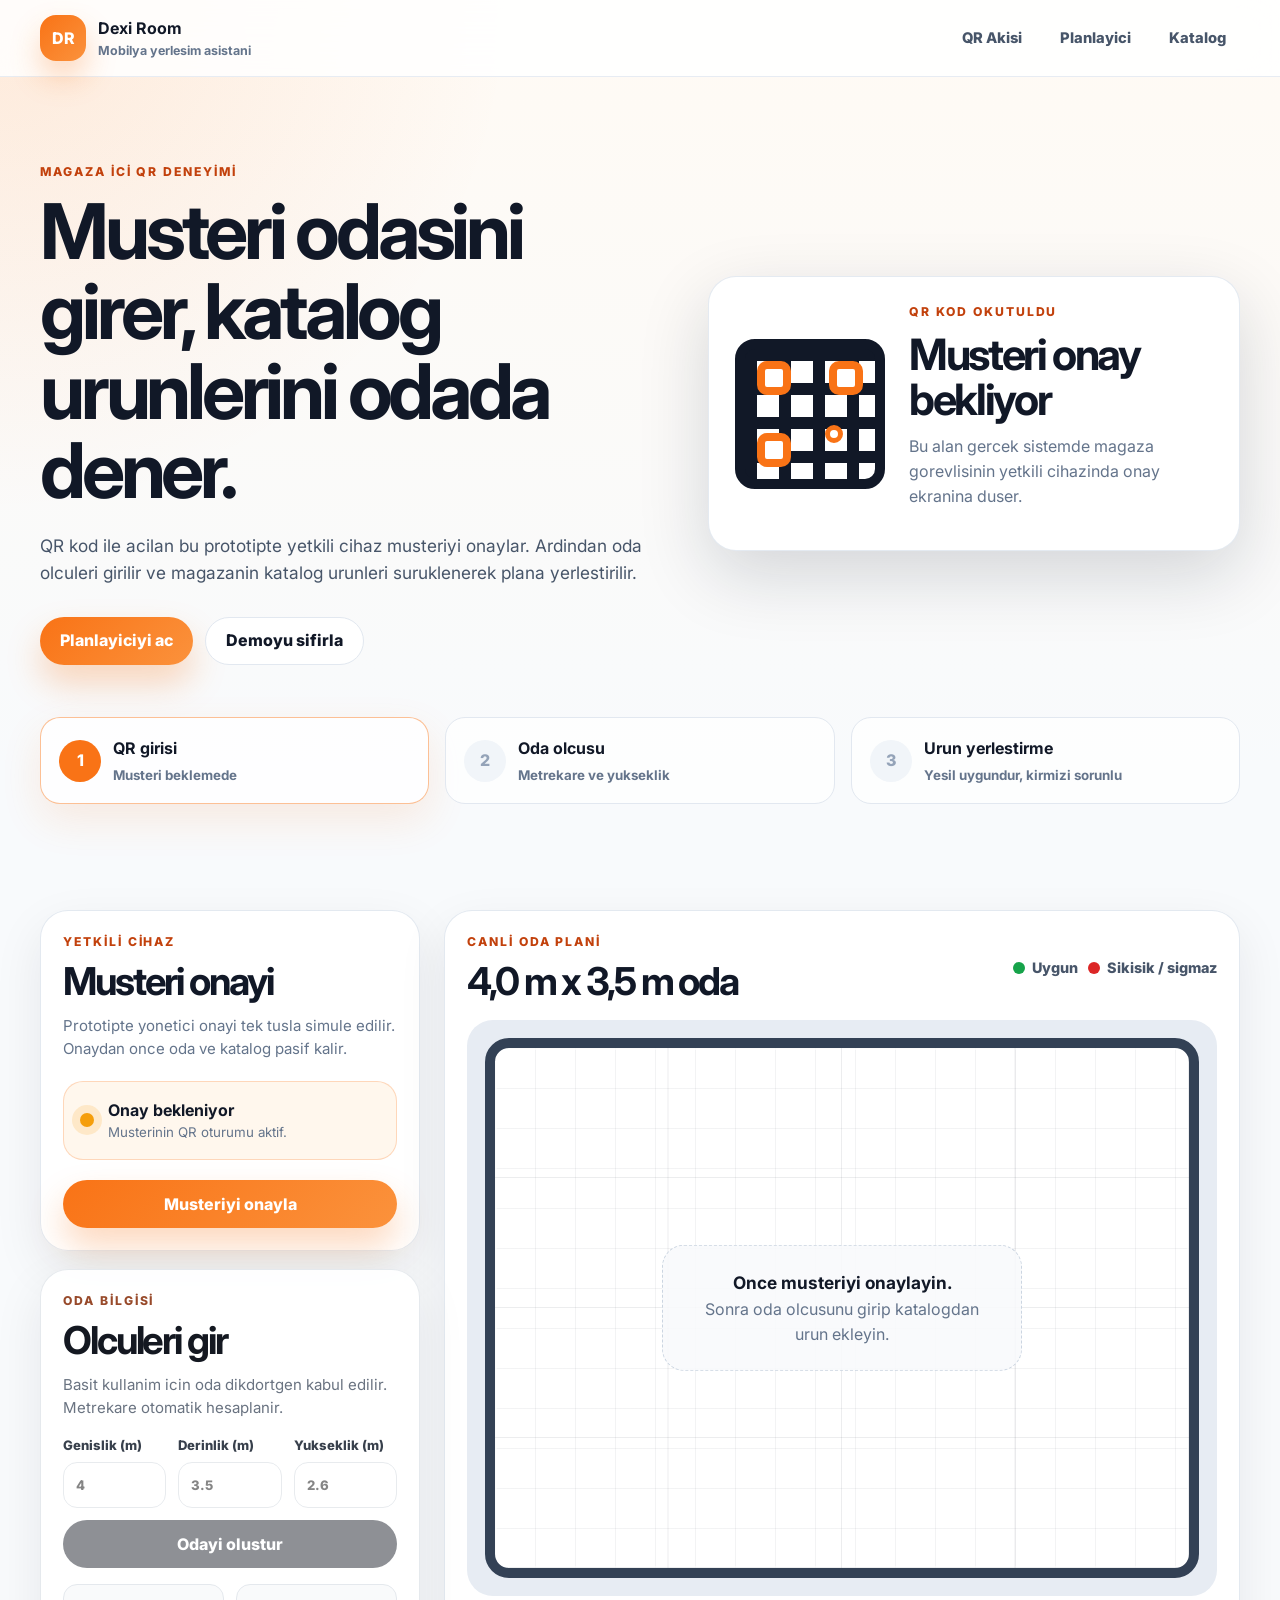
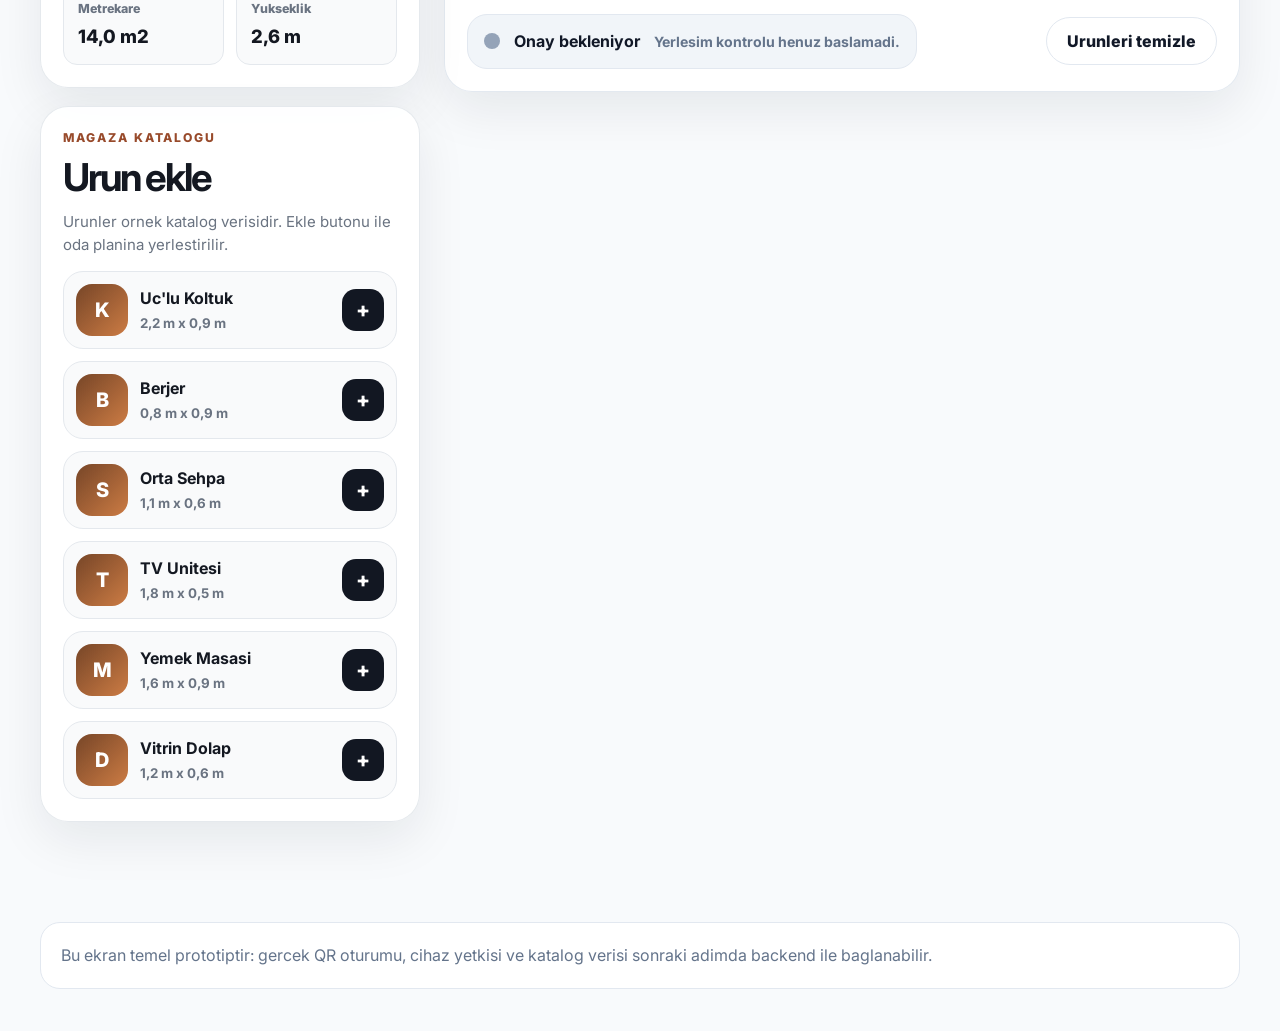
==== index.html @ 6d19365b "Build QR furniture room planner prototype Co-authored-by: DywaX <DywaX@users.noreply.github.com>" ====
<!doctype html>
<html lang="tr">
  <head>
    <meta charset="utf-8">
    <meta name="viewport" content="width=device-width, initial-scale=1">
    <meta
      name="description"
      content="Mobilya magazalari icin QR onayli oda olcusu ve urun yerlestirme prototipi."
    >
    <title>Dexi Room | QR Mobilya Yerlestirme</title>
    <link rel="preconnect" href="https://fonts.googleapis.com">
    <link rel="preconnect" href="https://fonts.gstatic.com" crossorigin>
    <link
      href="https://fonts.googleapis.com/css2?family=Inter:wght@400;500;600;700;800&display=swap"
      rel="stylesheet"
    >
    <link rel="stylesheet" href="styles.css">
  </head>
  <body>
    <header class="app-header">
      <div class="container header-grid">
        <a class="brand" href="#qr-flow" aria-label="Dexi Room ana ekran">
          <span class="brand-mark">DR</span>
          <span>
            <strong>Dexi Room</strong>
            <small>Mobilya yerlesim asistani</small>
          </span>
        </a>
        <nav class="header-actions" aria-label="Sayfa bolumleri">
          <a href="#qr-flow">QR Akisi</a>
          <a href="#planner">Planlayici</a>
          <a href="#catalog">Katalog</a>
        </nav>
      </div>
    </header>

    <main>
      <section class="hero" id="qr-flow">
        <div class="container hero-grid">
          <div class="hero-copy">
            <p class="eyebrow">Magaza ici QR deneyimi</p>
            <h1>Musteri odasini girer, katalog urunlerini odada dener.</h1>
            <p>
              QR kod ile acilan bu prototipte yetkili cihaz musteriyi onaylar.
              Ardindan oda olculeri girilir ve magazanin katalog urunleri
              suruklenerek plana yerlestirilir.
            </p>
            <div class="hero-actions">
              <a class="button button-primary" href="#planner">Planlayiciyi ac</a>
              <button class="button button-secondary" type="button" data-reset-demo>
                Demoyu sifirla
              </button>
            </div>
          </div>

          <aside class="qr-card" aria-labelledby="qr-title">
            <div class="qr-visual" aria-hidden="true">
              <span></span>
              <span></span>
              <span></span>
              <span></span>
            </div>
            <div>
              <p class="eyebrow">QR kod okutuldu</p>
              <h2 id="qr-title">Musteri onay bekliyor</h2>
              <p>
                Bu alan gercek sistemde magaza gorevlisinin yetkili cihazinda
                onay ekranina duser.
              </p>
            </div>
          </aside>
        </div>
      </section>

      <section class="status-section">
        <div class="container status-grid" aria-label="Uygulama akisi">
          <article class="status-card is-active" data-step-card="approval">
            <span>1</span>
            <strong>QR girisi</strong>
            <small>Musteri beklemede</small>
          </article>
          <article class="status-card" data-step-card="room">
            <span>2</span>
            <strong>Oda olcusu</strong>
            <small>Metrekare ve yukseklik</small>
          </article>
          <article class="status-card" data-step-card="layout">
            <span>3</span>
            <strong>Urun yerlestirme</strong>
            <small>Yesil uygundur, kirmizi sorunlu</small>
          </article>
        </div>
      </section>

      <section class="workspace section" id="planner">
        <div class="container app-grid">
          <aside class="control-panel" aria-label="Planlayici kontrolleri">
            <section class="panel-card">
              <div class="panel-heading">
                <p class="eyebrow">Yetkili cihaz</p>
                <h2>Musteri onayi</h2>
                <p>
                  Prototipte yonetici onayi tek tusla simule edilir. Onaydan
                  once oda ve katalog pasif kalir.
                </p>
              </div>
              <div class="approval-box" data-approval-box>
                <span class="pulse"></span>
                <div>
                  <strong data-approval-title>Onay bekleniyor</strong>
                  <small data-approval-text>Musterinin QR oturumu aktif.</small>
                </div>
              </div>
              <button class="button button-primary button-full" type="button" data-approve>
                Musteriyi onayla
              </button>
            </section>

            <section class="panel-card is-disabled" data-room-section>
              <div class="panel-heading">
                <p class="eyebrow">Oda bilgisi</p>
                <h2>Olculeri gir</h2>
                <p>
                  Basit kullanim icin oda dikdortgen kabul edilir. Metrekare
                  otomatik hesaplanir.
                </p>
              </div>
              <form class="room-form" data-room-form>
                <label>
                  Genislik (m)
                  <input type="number" name="width" value="4" min="1.5" max="12" step="0.1" required>
                </label>
                <label>
                  Derinlik (m)
                  <input type="number" name="depth" value="3.5" min="1.5" max="12" step="0.1" required>
                </label>
                <label>
                  Yukseklik (m)
                  <input type="number" name="height" value="2.6" min="2" max="5" step="0.1" required>
                </label>
                <button class="button button-dark button-full" type="submit">
                  Odayi olustur
                </button>
              </form>
              <dl class="room-summary">
                <div>
                  <dt>Metrekare</dt>
                  <dd data-room-area>14.0 m2</dd>
                </div>
                <div>
                  <dt>Yukseklik</dt>
                  <dd data-room-height>2.6 m</dd>
                </div>
              </dl>
            </section>

            <section class="panel-card is-disabled" id="catalog" data-catalog-section>
              <div class="panel-heading">
                <p class="eyebrow">Magaza katalogu</p>
                <h2>Urun ekle</h2>
                <p>
                  Urunler ornek katalog verisidir. Ekle butonu ile oda planina
                  yerlestirilir.
                </p>
              </div>
              <div class="catalog-list" data-catalog-list></div>
            </section>
          </aside>

          <section class="planner-panel" aria-label="Oda yerlestirme alani">
            <div class="planner-toolbar">
              <div>
                <p class="eyebrow">Canli oda plani</p>
                <h2 data-room-title>4.0 m x 3.5 m oda</h2>
              </div>
              <div class="legend" aria-label="Renk aciklamalari">
                <span><i class="ok"></i>Uygun</span>
                <span><i class="danger"></i>Sikisik / sigmaz</span>
              </div>
            </div>

            <div class="planner-shell">
              <div class="room-stage" data-room-stage>
                <div class="grid-overlay" aria-hidden="true"></div>
                <div class="conflict-layer" data-conflict-layer aria-hidden="true"></div>
                <div class="empty-state" data-empty-state>
                  <strong>Once musteriyi onaylayin.</strong>
                  <span>Sonra oda olcusunu girip katalogdan urun ekleyin.</span>
                </div>
              </div>
            </div>

            <div class="planner-footer">
              <div class="fit-status is-waiting" data-fit-status>
                <strong>Onay bekleniyor</strong>
                <span>Yerlesim kontrolu henuz baslamadi.</span>
              </div>
              <button class="button button-secondary-dark" type="button" data-clear-room>
                Urunleri temizle
              </button>
            </div>
          </section>
        </div>
      </section>
    </main>

    <footer class="app-footer">
      <div class="container footer-grid">
        <p>
          Bu ekran temel prototiptir: gercek QR oturumu, cihaz yetkisi ve katalog
          verisi sonraki adimda backend ile baglanabilir.
        </p>
      </div>
    </footer>

    <script src="script.js"></script>
  </body>
</html>
---- styles.css ----
:root {
  --bg: #0f172a;
  --bg-soft: #172033;
  --surface: #ffffff;
  --surface-soft: #f8fafc;
  --surface-warm: #fff8ed;
  --text: #111827;
  --muted: #64748b;
  --line: #e2e8f0;
  --primary: #f97316;
  --primary-dark: #c2410c;
  --ok: #16a34a;
  --ok-soft: rgba(22, 163, 74, 0.12);
  --danger: #dc2626;
  --danger-soft: rgba(220, 38, 38, 0.14);
  --warning: #f59e0b;
  --shadow: 0 24px 70px rgba(15, 23, 42, 0.16);
  --radius-lg: 28px;
  --radius-md: 20px;
  --radius-sm: 14px;
  --container: 1200px;
}

* {
  box-sizing: border-box;
}

html {
  scroll-behavior: smooth;
}

body {
  min-width: 320px;
  margin: 0;
  color: var(--text);
  background:
    radial-gradient(circle at top left, rgba(249, 115, 22, 0.12), transparent 32rem),
    linear-gradient(180deg, #fffaf4 0, #f8fafc 48rem);
  font-family: "Inter", Arial, sans-serif;
  line-height: 1.55;
}

button,
input {
  font: inherit;
}

button {
  cursor: pointer;
}

a {
  color: inherit;
  text-decoration: none;
}

h1,
h2,
h3,
p {
  margin-top: 0;
}

h1,
h2 {
  letter-spacing: -0.055em;
  line-height: 1.04;
}

h1 {
  max-width: 760px;
  margin-bottom: 22px;
  font-size: clamp(2.8rem, 6vw, 5.8rem);
}

h2 {
  margin-bottom: 12px;
  font-size: clamp(1.55rem, 3vw, 2.65rem);
}

.container {
  width: min(100% - 40px, var(--container));
  margin-inline: auto;
}

.section {
  padding: 72px 0;
}

.eyebrow {
  margin-bottom: 10px;
  color: var(--primary-dark);
  font-size: 0.76rem;
  font-weight: 800;
  letter-spacing: 0.16em;
  text-transform: uppercase;
}

.app-header {
  position: sticky;
  top: 0;
  z-index: 20;
  border-bottom: 1px solid rgba(226, 232, 240, 0.8);
  background: rgba(255, 255, 255, 0.86);
  backdrop-filter: blur(18px);
}

.header-grid {
  min-height: 76px;
  display: flex;
  align-items: center;
  justify-content: space-between;
  gap: 24px;
}

.brand {
  display: inline-flex;
  align-items: center;
  gap: 12px;
  font-weight: 800;
}

.brand small {
  display: block;
  color: var(--muted);
  font-size: 0.78rem;
  font-weight: 700;
}

.brand-mark {
  width: 46px;
  height: 46px;
  display: inline-grid;
  place-items: center;
  color: #ffffff;
  background: linear-gradient(135deg, var(--primary), #fb923c);
  border-radius: 16px;
  box-shadow: 0 16px 30px rgba(249, 115, 22, 0.28);
}

.header-actions {
  display: flex;
  align-items: center;
  gap: 10px;
}

.header-actions a {
  padding: 10px 14px;
  color: #475569;
  border-radius: 999px;
  font-size: 0.92rem;
  font-weight: 800;
}

.header-actions a:hover,
.header-actions a:focus-visible {
  color: var(--text);
  background: #f1f5f9;
}

.hero {
  padding: 86px 0 52px;
}

.hero-grid {
  display: grid;
  grid-template-columns: minmax(0, 1.08fr) minmax(340px, 0.92fr);
  gap: 44px;
  align-items: center;
}

.hero-copy p:not(.eyebrow) {
  max-width: 680px;
  color: #475569;
  font-size: 1.08rem;
}

.hero-actions {
  display: flex;
  flex-wrap: wrap;
  gap: 12px;
  margin-top: 30px;
}

.button {
  min-height: 48px;
  display: inline-flex;
  align-items: center;
  justify-content: center;
  gap: 8px;
  padding: 0 20px;
  border: 0;
  border-radius: 999px;
  font-weight: 800;
  transition: transform 160ms ease, box-shadow 160ms ease, background 160ms ease;
}

.button:hover,
.button:focus-visible {
  transform: translateY(-2px);
}

.button-primary {
  color: #ffffff;
  background: linear-gradient(135deg, var(--primary), #fb923c);
  box-shadow: 0 18px 34px rgba(249, 115, 22, 0.28);
}

.button-secondary {
  color: var(--text);
  background: #ffffff;
  border: 1px solid var(--line);
}

.button-dark {
  color: #ffffff;
  background: var(--bg);
}

.button-secondary-dark {
  color: var(--text);
  background: #ffffff;
  border: 1px solid var(--line);
}

.button-full {
  width: 100%;
}

.button:disabled,
.panel-card.is-disabled .button,
.panel-card.is-disabled input {
  cursor: not-allowed;
  opacity: 0.48;
}

.qr-card {
  display: grid;
  grid-template-columns: 150px 1fr;
  gap: 24px;
  align-items: center;
  padding: 26px;
  background: #ffffff;
  border: 1px solid rgba(226, 232, 240, 0.9);
  border-radius: var(--radius-lg);
  box-shadow: var(--shadow);
}

.qr-card h2 {
  font-size: clamp(1.8rem, 4vw, 2.7rem);
}

.qr-card p:not(.eyebrow) {
  color: var(--muted);
}

.qr-visual {
  position: relative;
  aspect-ratio: 1;
  padding: 16px;
  background:
    linear-gradient(90deg, var(--text) 12px, transparent 12px) 0 0 / 34px 34px,
    linear-gradient(var(--text) 12px, transparent 12px) 0 0 / 34px 34px,
    #ffffff;
  border: 10px solid #111827;
  border-radius: 20px;
}

.qr-visual span {
  position: absolute;
  width: 34px;
  height: 34px;
  background: #ffffff;
  border: 8px solid var(--primary);
  border-radius: 10px;
}

.qr-visual span:nth-child(1) {
  top: 12px;
  left: 12px;
}

.qr-visual span:nth-child(2) {
  top: 12px;
  right: 12px;
}

.qr-visual span:nth-child(3) {
  bottom: 12px;
  left: 12px;
}

.qr-visual span:nth-child(4) {
  right: 32px;
  bottom: 36px;
  width: 18px;
  height: 18px;
  border-width: 5px;
}

.status-section {
  padding: 0 0 34px;
}

.status-grid {
  display: grid;
  grid-template-columns: repeat(3, 1fr);
  gap: 16px;
}

.status-card {
  display: grid;
  grid-template-columns: auto 1fr;
  gap: 4px 12px;
  align-items: center;
  padding: 18px;
  color: #64748b;
  background: rgba(255, 255, 255, 0.8);
  border: 1px solid var(--line);
  border-radius: var(--radius-md);
}

.status-card span {
  grid-row: span 2;
  width: 42px;
  height: 42px;
  display: grid;
  place-items: center;
  color: #94a3b8;
  background: #f1f5f9;
  border-radius: 50%;
  font-weight: 800;
}

.status-card strong {
  color: var(--text);
}

.status-card small {
  font-weight: 700;
}

.status-card.is-active {
  border-color: rgba(249, 115, 22, 0.45);
  box-shadow: 0 16px 40px rgba(249, 115, 22, 0.12);
}

.status-card.is-active span,
.status-card.is-complete span {
  color: #ffffff;
  background: var(--primary);
}

.status-card.is-complete {
  color: #475569;
  background: #ffffff;
}

.app-grid {
  display: grid;
  grid-template-columns: minmax(320px, 380px) minmax(0, 1fr);
  gap: 24px;
  align-items: start;
}

.control-panel {
  display: grid;
  gap: 18px;
}

.panel-card,
.planner-panel {
  background: rgba(255, 255, 255, 0.92);
  border: 1px solid rgba(226, 232, 240, 0.94);
  border-radius: var(--radius-lg);
  box-shadow: 0 18px 50px rgba(15, 23, 42, 0.08);
}

.panel-card {
  padding: 22px;
}

.panel-card.is-disabled {
  pointer-events: none;
  filter: grayscale(0.4);
}

.panel-heading p:not(.eyebrow) {
  color: var(--muted);
  font-size: 0.94rem;
}

.approval-box {
  display: flex;
  align-items: center;
  gap: 14px;
  margin: 20px 0;
  padding: 16px;
  background: #fff7ed;
  border: 1px solid rgba(249, 115, 22, 0.24);
  border-radius: var(--radius-md);
}

.approval-box.is-approved {
  background: var(--ok-soft);
  border-color: rgba(22, 163, 74, 0.32);
}

.approval-box small {
  display: block;
  color: var(--muted);
}

.pulse {
  width: 14px;
  height: 14px;
  flex: 0 0 auto;
  background: var(--warning);
  border-radius: 50%;
  box-shadow: 0 0 0 8px rgba(245, 158, 11, 0.16);
}

.approval-box.is-approved .pulse {
  background: var(--ok);
  box-shadow: 0 0 0 8px rgba(22, 163, 74, 0.14);
}

.room-form {
  display: grid;
  grid-template-columns: repeat(3, 1fr);
  gap: 12px;
}

.room-form label {
  display: grid;
  gap: 7px;
  color: #334155;
  font-size: 0.82rem;
  font-weight: 800;
}

.room-form input {
  width: 100%;
  padding: 12px;
  border: 1px solid #cbd5e1;
  border-radius: 14px;
  background: #ffffff;
  outline: none;
}

.room-form input:focus {
  border-color: var(--primary);
  box-shadow: 0 0 0 4px rgba(249, 115, 22, 0.14);
}

.room-form .button {
  grid-column: 1 / -1;
}

.room-summary {
  display: grid;
  grid-template-columns: 1fr 1fr;
  gap: 12px;
  margin: 16px 0 0;
}

.room-summary div {
  padding: 14px;
  background: var(--surface-soft);
  border: 1px solid var(--line);
  border-radius: var(--radius-sm);
}

.room-summary dt {
  color: var(--muted);
  font-size: 0.78rem;
  font-weight: 800;
}

.room-summary dd {
  margin: 3px 0 0;
  font-size: 1.15rem;
  font-weight: 800;
}

.catalog-list {
  display: grid;
  gap: 12px;
}

.catalog-item {
  display: grid;
  grid-template-columns: 52px 1fr auto;
  gap: 12px;
  align-items: center;
  padding: 12px;
  background: var(--surface-soft);
  border: 1px solid var(--line);
  border-radius: var(--radius-md);
}

.catalog-thumb {
  width: 52px;
  height: 52px;
  display: grid;
  place-items: center;
  color: #ffffff;
  background: linear-gradient(135deg, #92400e, #f97316);
  border-radius: 16px;
  font-size: 1.25rem;
  font-weight: 800;
}

.catalog-item strong {
  display: block;
}

.catalog-item small {
  color: var(--muted);
  font-weight: 700;
}

.catalog-item button {
  width: 42px;
  height: 42px;
  border: 0;
  color: #ffffff;
  background: var(--bg);
  border-radius: 14px;
  font-size: 1.3rem;
  font-weight: 800;
}

.planner-panel {
  min-height: 760px;
  padding: 22px;
}

.planner-toolbar,
.planner-footer {
  display: flex;
  align-items: center;
  justify-content: space-between;
  gap: 18px;
}

.planner-toolbar {
  margin-bottom: 18px;
}

.planner-toolbar h2 {
  margin-bottom: 0;
}

.legend {
  display: flex;
  flex-wrap: wrap;
  gap: 10px;
  color: #475569;
  font-size: 0.9rem;
  font-weight: 800;
}

.legend span {
  display: inline-flex;
  align-items: center;
  gap: 7px;
}

.legend i {
  width: 12px;
  height: 12px;
  display: inline-block;
  border-radius: 50%;
}

.legend .ok {
  background: var(--ok);
}

.legend .danger {
  background: var(--danger);
}

.planner-shell {
  padding: 18px;
  background: #e7ecf3;
  border-radius: 26px;
  overflow: auto;
}

.room-stage {
  position: relative;
  width: 100%;
  min-width: 520px;
  height: 540px;
  overflow: hidden;
  background:
    linear-gradient(90deg, rgba(15, 23, 42, 0.05) 1px, transparent 1px) 0 0 / 40px 40px,
    linear-gradient(rgba(15, 23, 42, 0.05) 1px, transparent 1px) 0 0 / 40px 40px,
    #ffffff;
  border: 10px solid #334155;
  border-radius: 24px;
  box-shadow: inset 0 0 0 2px rgba(255, 255, 255, 0.7);
  touch-action: none;
}

.grid-overlay {
  position: absolute;
  inset: 0;
  pointer-events: none;
  background:
    linear-gradient(90deg, transparent calc(100% - 1px), rgba(15, 23, 42, 0.08) 1px),
    linear-gradient(transparent calc(100% - 1px), rgba(15, 23, 42, 0.08) 1px);
  background-size: 25% 25%;
}

.empty-state {
  position: absolute;
  inset: 50% auto auto 50%;
  width: min(360px, calc(100% - 40px));
  padding: 24px;
  text-align: center;
  color: var(--muted);
  background: rgba(248, 250, 252, 0.86);
  border: 1px dashed #cbd5e1;
  border-radius: 22px;
  transform: translate(-50%, -50%);
}

.empty-state strong {
  display: block;
  color: var(--text);
  font-size: 1.08rem;
}

.furniture-item {
  position: absolute;
  z-index: 2;
  display: grid;
  place-items: center;
  padding: 8px;
  color: #14532d;
  text-align: center;
  background: rgba(34, 197, 94, 0.14);
  border: 3px solid var(--ok);
  border-radius: 16px;
  box-shadow: 0 14px 30px rgba(15, 23, 42, 0.12);
  user-select: none;
  touch-action: none;
}

.furniture-item.is-dragging {
  z-index: 4;
  box-shadow: 0 22px 44px rgba(15, 23, 42, 0.2);
}

.furniture-item.is-conflict {
  color: #7f1d1d;
  background: var(--danger-soft);
  border-color: var(--danger);
}

.furniture-item strong {
  display: block;
  max-width: 100%;
  overflow: hidden;
  font-size: 0.8rem;
  line-height: 1.2;
  text-overflow: ellipsis;
}

.furniture-item small {
  display: block;
  font-size: 0.7rem;
  font-weight: 800;
}

.conflict-zone {
  position: absolute;
  z-index: 3;
  pointer-events: none;
  background: repeating-linear-gradient(
    -45deg,
    rgba(220, 38, 38, 0.38),
    rgba(220, 38, 38, 0.38) 8px,
    rgba(220, 38, 38, 0.18) 8px,
    rgba(220, 38, 38, 0.18) 16px
  );
  border: 2px solid var(--danger);
  border-radius: 10px;
}

.planner-footer {
  margin-top: 18px;
}

.fit-status {
  display: flex;
  align-items: center;
  gap: 14px;
  padding: 14px 16px;
  border-radius: var(--radius-md);
  background: #f1f5f9;
  border: 1px solid var(--line);
}

.fit-status::before {
  content: "";
  width: 16px;
  height: 16px;
  flex: 0 0 auto;
  border-radius: 50%;
  background: #94a3b8;
}

.fit-status strong,
.fit-status span {
  display: block;
}

.fit-status span {
  color: var(--muted);
  font-size: 0.88rem;
  font-weight: 700;
}

.fit-status.is-ok {
  color: #14532d;
  background: var(--ok-soft);
  border-color: rgba(22, 163, 74, 0.26);
}

.fit-status.is-ok::before {
  background: var(--ok);
}

.fit-status.is-danger {
  color: #7f1d1d;
  background: var(--danger-soft);
  border-color: rgba(220, 38, 38, 0.28);
}

.fit-status.is-danger::before {
  background: var(--danger);
}

.app-footer {
  padding: 28px 0 42px;
  color: var(--muted);
}

.footer-grid {
  padding: 20px;
  background: #ffffff;
  border: 1px solid var(--line);
  border-radius: var(--radius-md);
}

.footer-grid p {
  margin: 0;
}

@media (max-width: 980px) {
  .hero-grid,
  .app-grid {
    grid-template-columns: 1fr;
  }

  .control-panel {
    grid-template-columns: repeat(2, minmax(0, 1fr));
  }

  .control-panel .panel-card:first-child,
  .control-panel .panel-card:last-child {
    grid-column: 1 / -1;
  }

  .planner-panel {
    min-height: auto;
  }
}

@media (max-width: 760px) {
  .container {
    width: min(100% - 28px, var(--container));
  }

  .header-grid,
  .planner-toolbar,
  .planner-footer {
    align-items: flex-start;
    flex-direction: column;
  }

  .header-actions {
    width: 100%;
    overflow-x: auto;
    padding-bottom: 4px;
  }

  .hero {
    padding-top: 52px;
  }

  .qr-card,
  .status-grid,
  .control-panel {
    grid-template-columns: 1fr;
  }

  .qr-visual {
    width: 160px;
  }

  .room-form {
    grid-template-columns: 1fr;
  }

  .catalog-item {
    grid-template-columns: 48px 1fr auto;
  }

  .planner-shell {
    padding: 12px;
  }

  .room-stage {
    min-width: 500px;
    height: 500px;
  }
}

@media (prefers-reduced-motion: reduce) {
  *,
  *::before,
  *::after {
    scroll-behavior: auto !important;
    transition: none !important;
  }
}
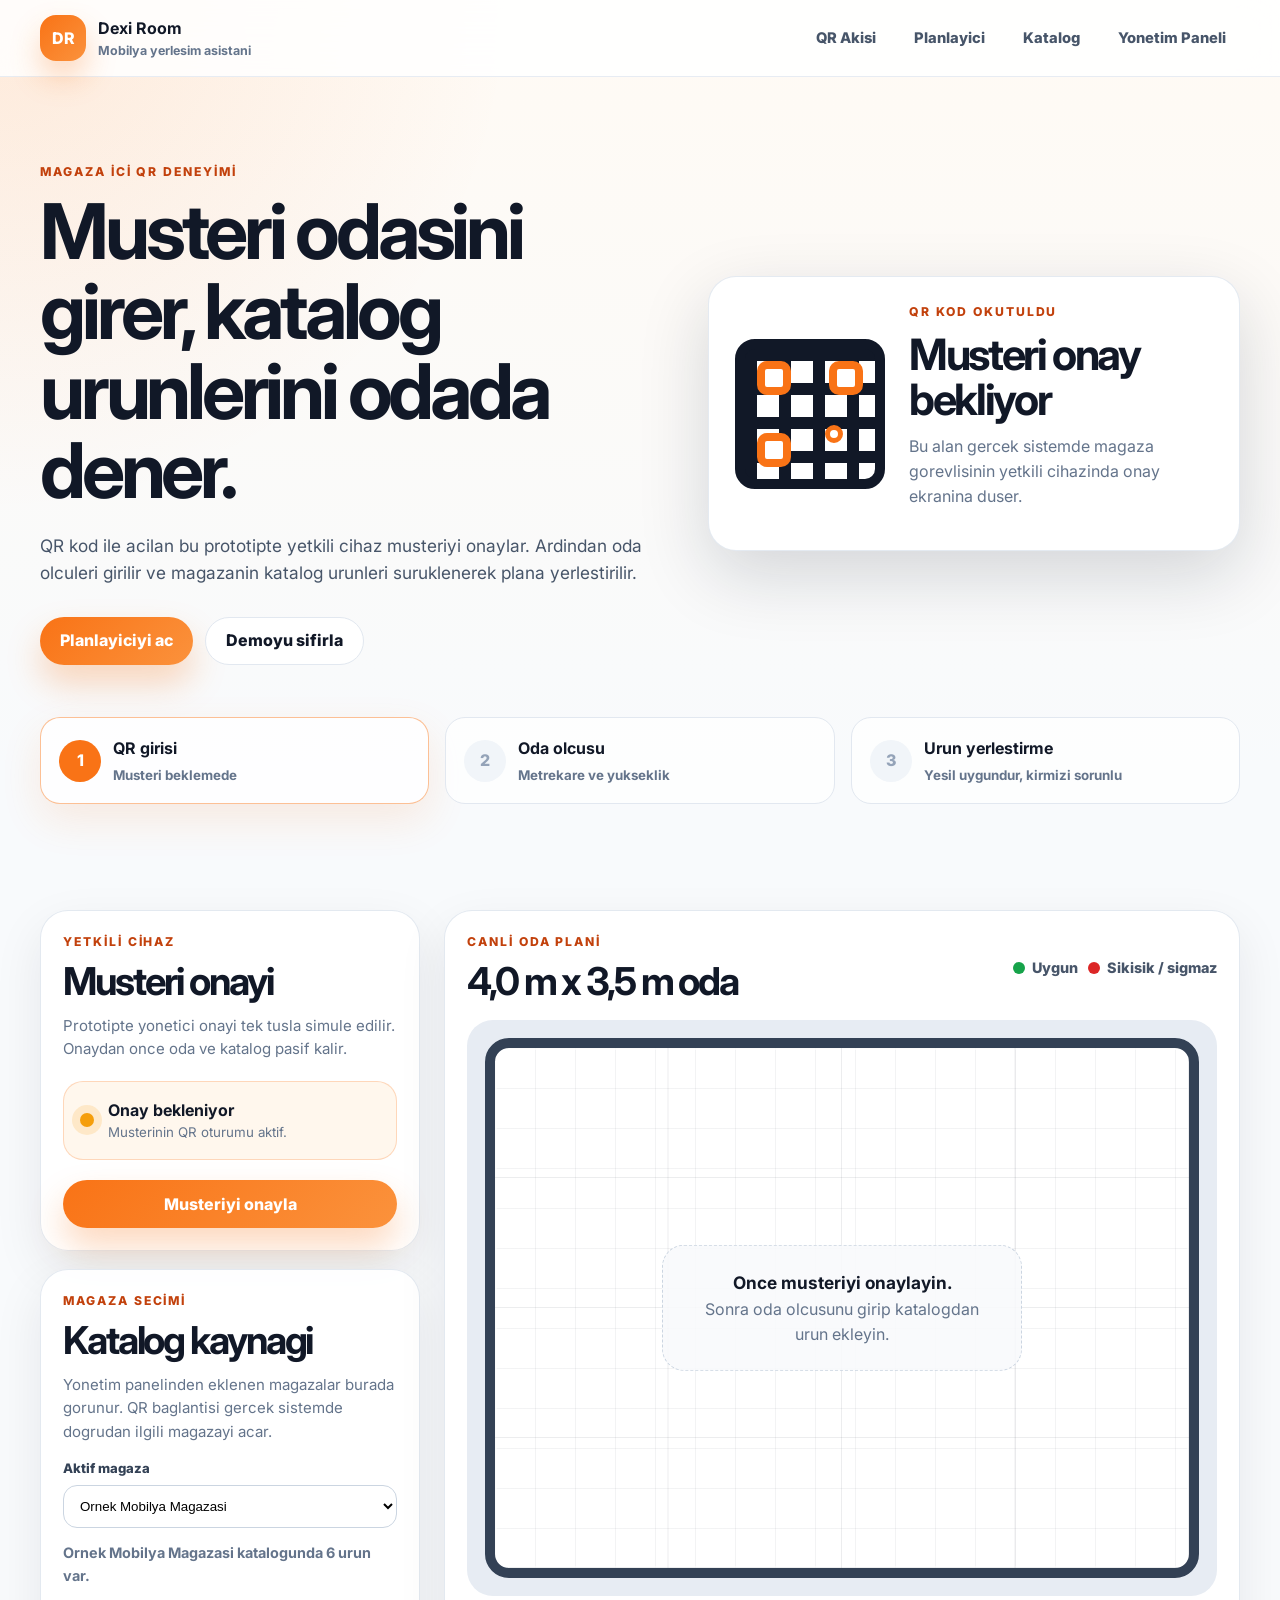
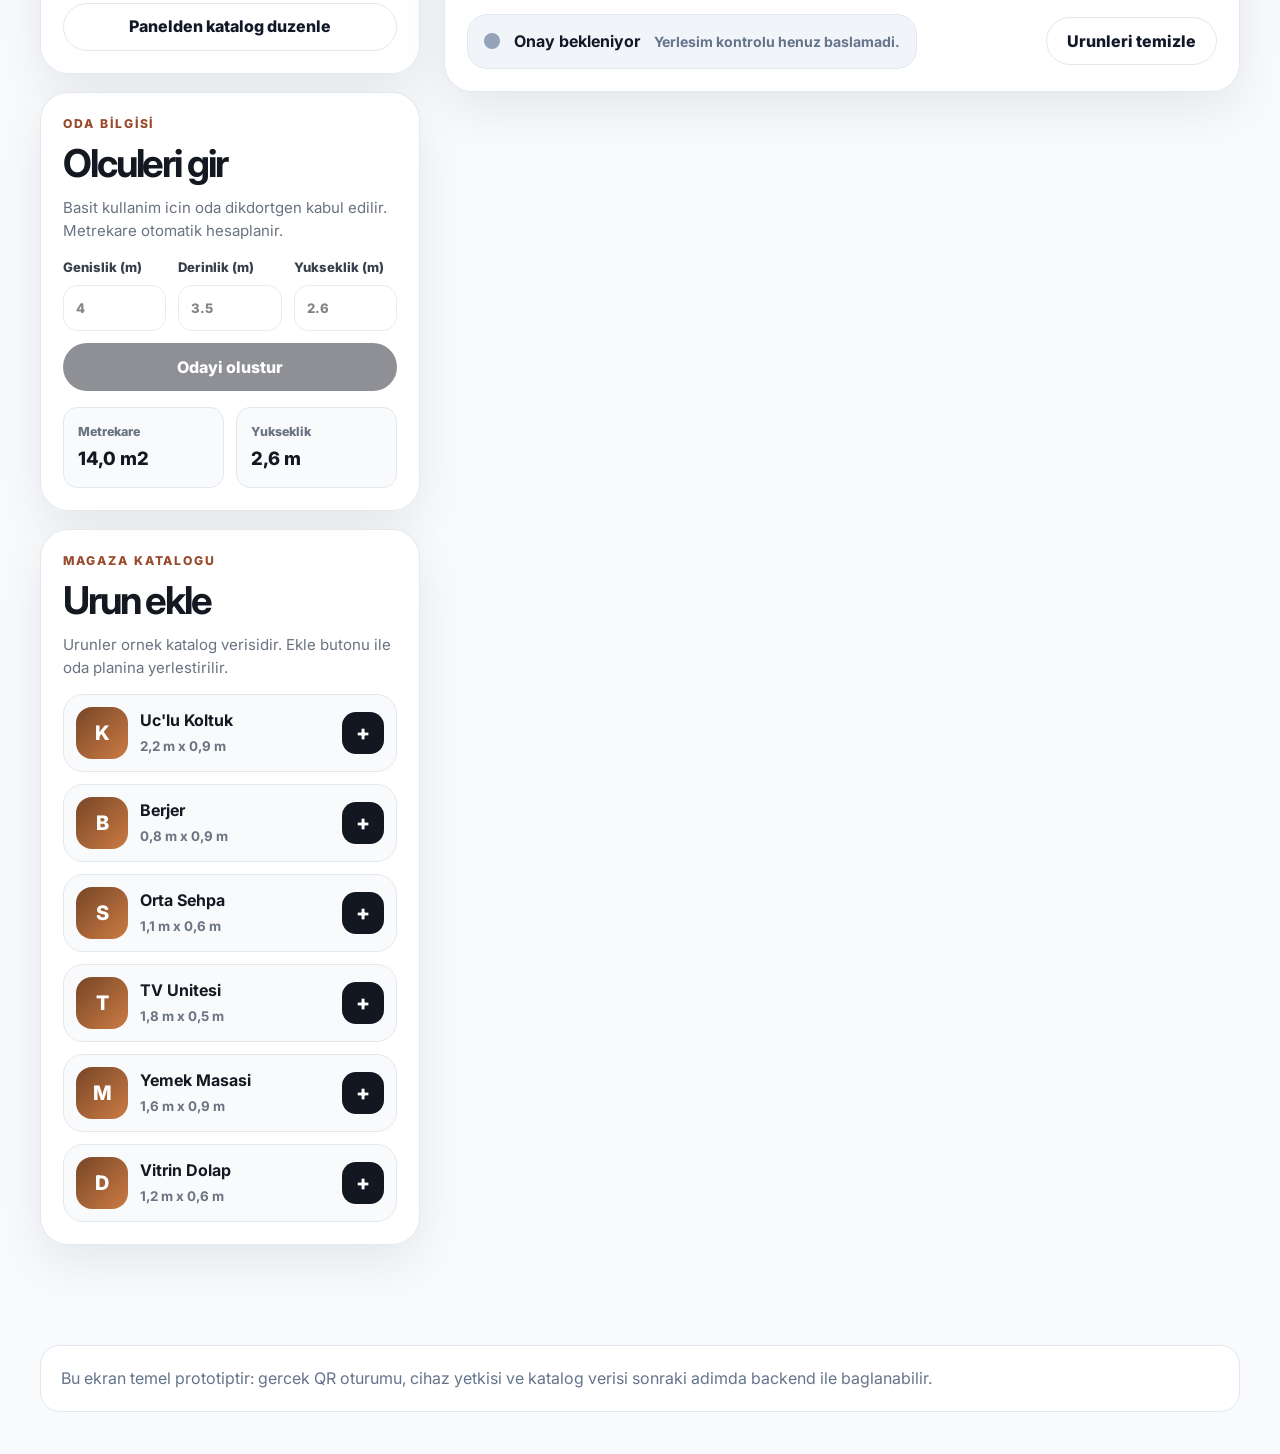
==== commit 8dcaf6ca: "Add store catalog admin panel Co-authored-by: DywaX <DywaX@users.noreply.github.com>" ====
--- a/index.html
+++ b/index.html
@@ -30,6 +30,7 @@
           <a href="#qr-flow">QR Akisi</a>
           <a href="#planner">Planlayici</a>
           <a href="#catalog">Katalog</a>
+          <a href="admin.html">Yonetim Paneli</a>
         </nav>
       </div>
     </header>
@@ -114,6 +115,25 @@
               <button class="button button-primary button-full" type="button" data-approve>
                 Musteriyi onayla
               </button>
+            </section>
+
+            <section class="panel-card" data-store-section>
+              <div class="panel-heading">
+                <p class="eyebrow">Magaza secimi</p>
+                <h2>Katalog kaynagi</h2>
+                <p>
+                  Yonetim panelinden eklenen magazalar burada gorunur. QR
+                  baglantisi gercek sistemde dogrudan ilgili magazayi acar.
+                </p>
+              </div>
+              <label class="select-label">
+                Aktif magaza
+                <select data-store-select></select>
+              </label>
+              <p class="store-hint" data-store-hint></p>
+              <a class="button button-secondary button-full" href="admin.html">
+                Panelden katalog duzenle
+              </a>
             </section>
 
             <section class="panel-card is-disabled" data-room-section>
@@ -213,6 +233,7 @@
       </div>
     </footer>
 
+    <script src="data-store.js"></script>
     <script src="script.js"></script>
   </body>
 </html>
--- a/styles.css
+++ b/styles.css
@@ -431,6 +431,7 @@
   gap: 12px;
 }
 
+.select-label,
 .room-form label {
   display: grid;
   gap: 7px;
@@ -439,6 +440,7 @@
   font-weight: 800;
 }
 
+.select-label select,
 .room-form input {
   width: 100%;
   padding: 12px;
@@ -448,9 +450,17 @@
   outline: none;
 }
 
+.select-label select:focus,
 .room-form input:focus {
   border-color: var(--primary);
   box-shadow: 0 0 0 4px rgba(249, 115, 22, 0.14);
+}
+
+.store-hint {
+  margin: 14px 0 16px;
+  color: var(--muted);
+  font-size: 0.9rem;
+  font-weight: 700;
 }
 
 .room-form .button {
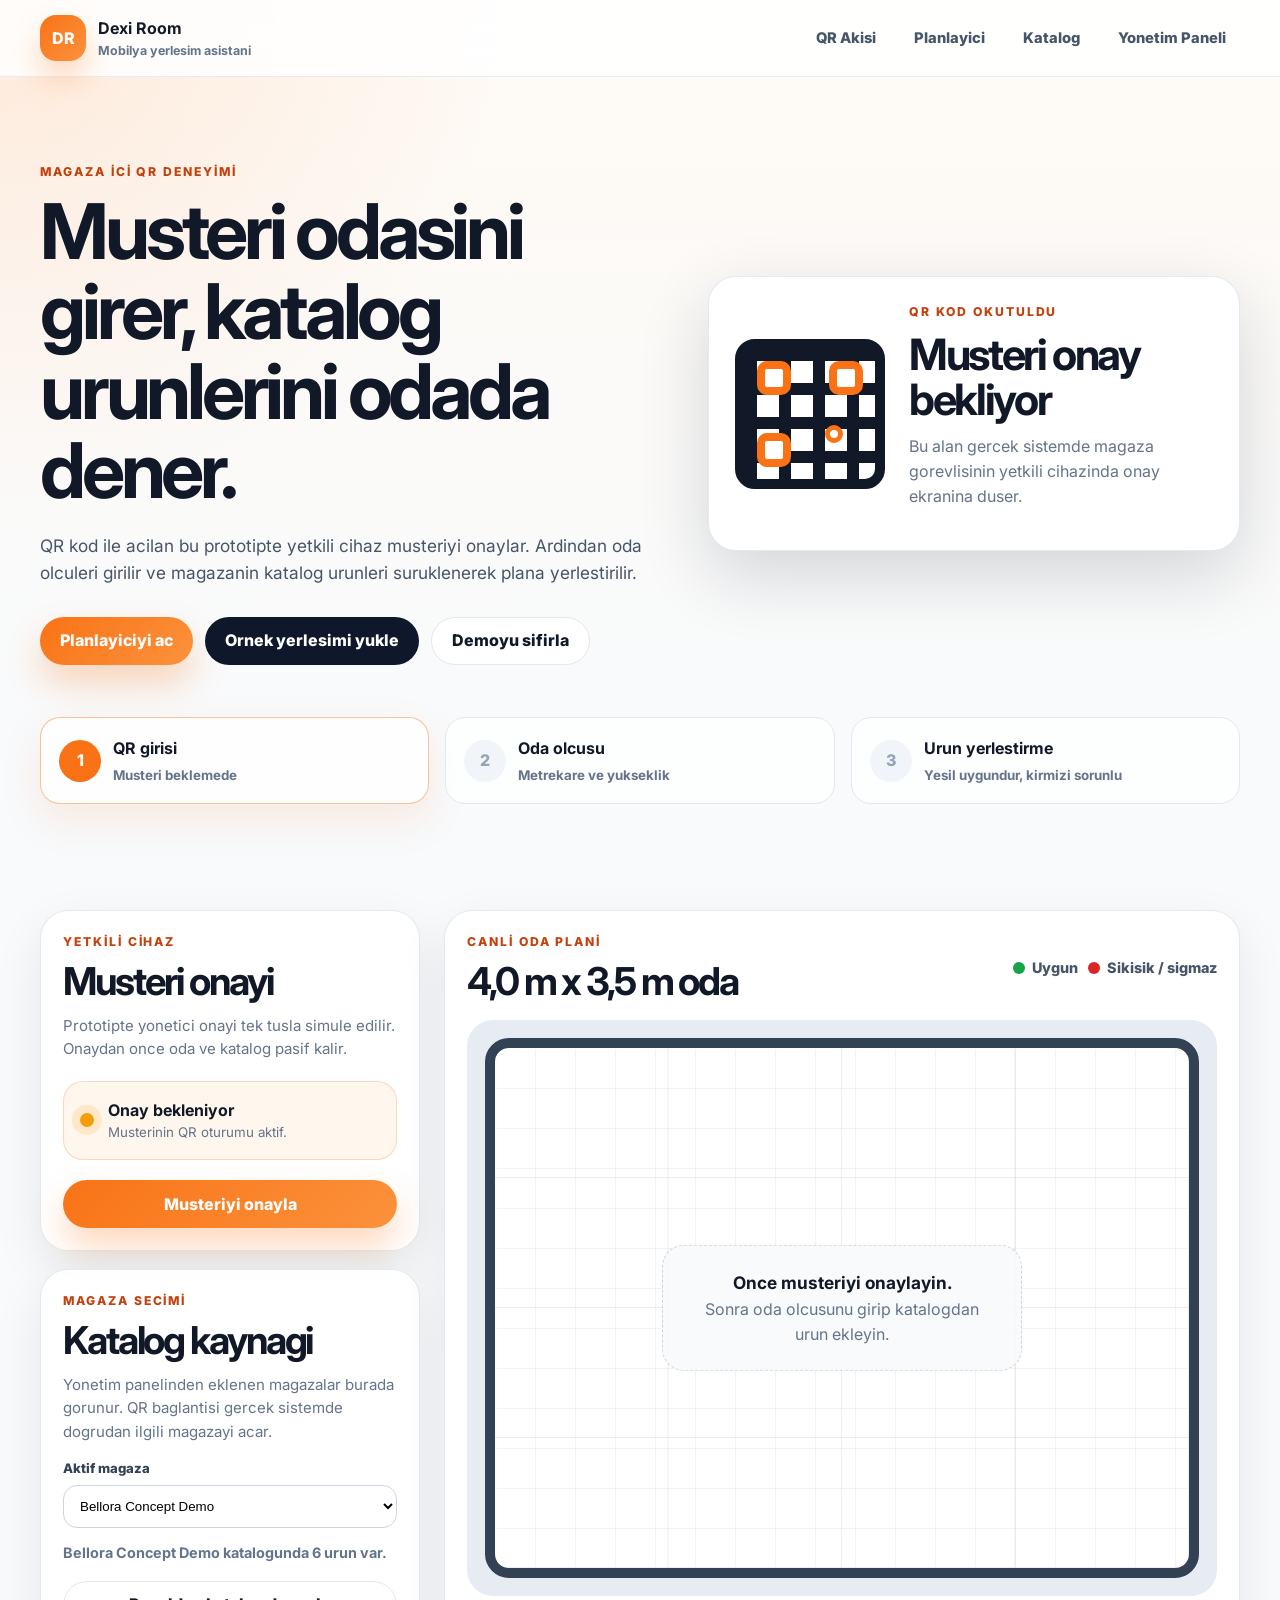
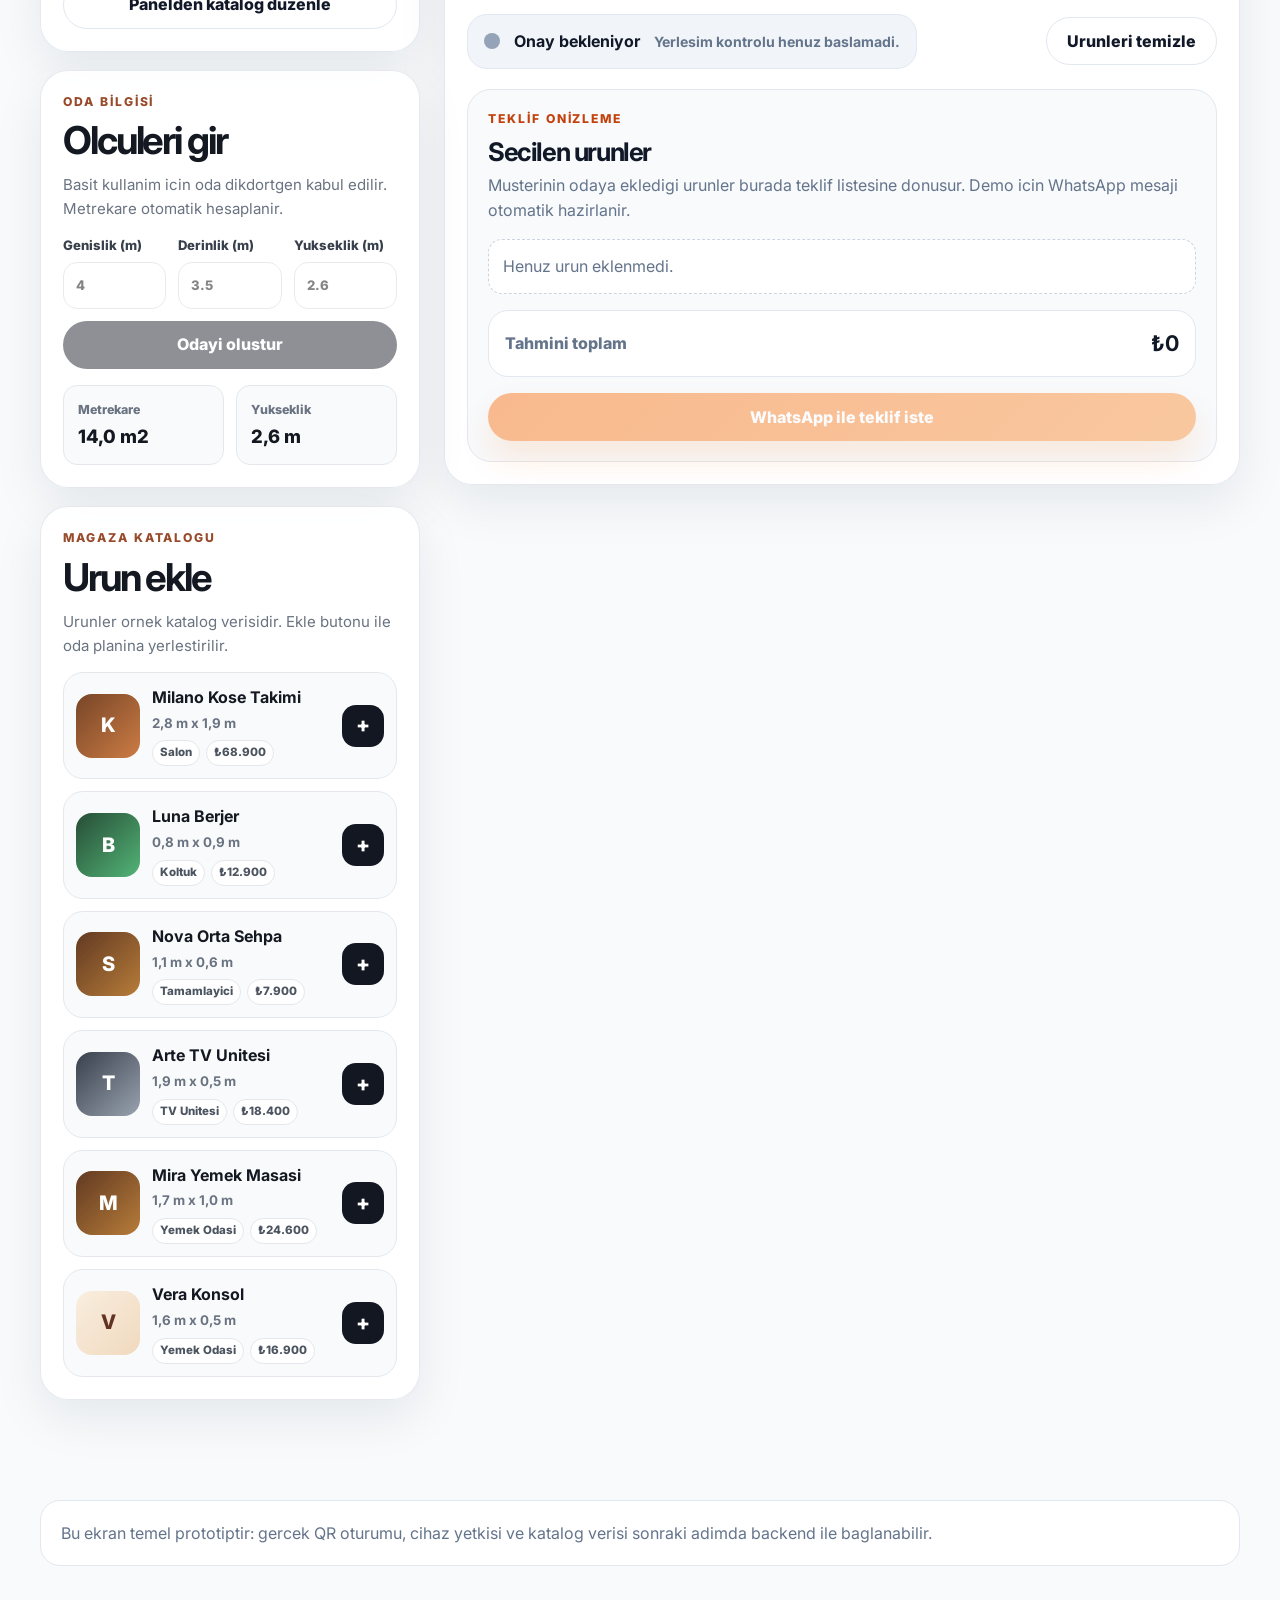
==== commit 046764d1: "Enhance customer catalog demo Co-authored-by: DywaX <DywaX@users.noreply.github.com>" ====
--- a/index.html
+++ b/index.html
@@ -48,6 +48,9 @@
             </p>
             <div class="hero-actions">
               <a class="button button-primary" href="#planner">Planlayiciyi ac</a>
+              <button class="button button-dark" type="button" data-demo-layout>
+                Ornek yerlesimi yukle
+              </button>
               <button class="button button-secondary" type="button" data-reset-demo>
                 Demoyu sifirla
               </button>
@@ -219,6 +222,27 @@
                 Urunleri temizle
               </button>
             </div>
+
+            <aside class="quote-panel" aria-label="Secilen urunler ve teklif">
+              <div>
+                <p class="eyebrow">Teklif onizleme</p>
+                <h2>Secilen urunler</h2>
+                <p>
+                  Musterinin odaya ekledigi urunler burada teklif listesine
+                  donusur. Demo icin WhatsApp mesaji otomatik hazirlanir.
+                </p>
+              </div>
+              <div class="quote-list" data-quote-list>
+                <p class="quote-empty">Henuz urun eklenmedi.</p>
+              </div>
+              <div class="quote-total">
+                <span>Tahmini toplam</span>
+                <strong data-quote-total>0 TL</strong>
+              </div>
+              <a class="button button-primary button-full is-disabled-link" href="#" data-whatsapp-link>
+                WhatsApp ile teklif iste
+              </a>
+            </aside>
           </section>
         </div>
       </section>
--- a/styles.css
+++ b/styles.css
@@ -500,7 +500,7 @@
 
 .catalog-item {
   display: grid;
-  grid-template-columns: 52px 1fr auto;
+  grid-template-columns: 64px 1fr auto;
   gap: 12px;
   align-items: center;
   padding: 12px;
@@ -510,8 +510,8 @@
 }
 
 .catalog-thumb {
-  width: 52px;
-  height: 52px;
+  width: 64px;
+  height: 64px;
   display: grid;
   place-items: center;
   color: #ffffff;
@@ -521,8 +521,56 @@
   font-weight: 800;
 }
 
+.catalog-thumb[data-swatch="green"] {
+  background: linear-gradient(135deg, #14532d, #22c55e);
+}
+
+.catalog-thumb[data-swatch="walnut"],
+.catalog-thumb[data-swatch="oak"] {
+  background: linear-gradient(135deg, #78350f, #d97706);
+}
+
+.catalog-thumb[data-swatch="stone"],
+.catalog-thumb[data-swatch="gray"] {
+  background: linear-gradient(135deg, #334155, #94a3b8);
+}
+
+.catalog-thumb[data-swatch="cream"] {
+  color: #7c2d12;
+  background: linear-gradient(135deg, #ffedd5, #fed7aa);
+}
+
+.catalog-thumb[data-swatch="blue"] {
+  background: linear-gradient(135deg, #1e3a8a, #60a5fa);
+}
+
+.catalog-thumb[data-swatch="rose"] {
+  background: linear-gradient(135deg, #9f1239, #fb7185);
+}
+
+.catalog-thumb[data-swatch="black"] {
+  background: linear-gradient(135deg, #020617, #475569);
+}
+
 .catalog-item strong {
   display: block;
+}
+
+.catalog-meta {
+  display: flex;
+  flex-wrap: wrap;
+  gap: 6px;
+  margin-top: 6px;
+}
+
+.catalog-meta span {
+  padding: 3px 7px;
+  color: #475569;
+  background: #ffffff;
+  border: 1px solid var(--line);
+  border-radius: 999px;
+  font-size: 0.72rem;
+  font-weight: 800;
 }
 
 .catalog-item small {
@@ -660,6 +708,36 @@
   touch-action: none;
 }
 
+.furniture-item[data-swatch="amber"] {
+  background: rgba(249, 115, 22, 0.16);
+}
+
+.furniture-item[data-swatch="green"] {
+  background: rgba(34, 197, 94, 0.16);
+}
+
+.furniture-item[data-swatch="walnut"],
+.furniture-item[data-swatch="oak"] {
+  background: rgba(217, 119, 6, 0.16);
+}
+
+.furniture-item[data-swatch="blue"] {
+  background: rgba(37, 99, 235, 0.14);
+}
+
+.furniture-item[data-swatch="gray"],
+.furniture-item[data-swatch="stone"] {
+  background: rgba(100, 116, 139, 0.14);
+}
+
+.furniture-item[data-swatch="cream"] {
+  background: rgba(254, 215, 170, 0.35);
+}
+
+.furniture-item[data-swatch="rose"] {
+  background: rgba(244, 63, 94, 0.14);
+}
+
 .furniture-item.is-dragging {
   z-index: 4;
   box-shadow: 0 22px 44px rgba(15, 23, 42, 0.2);
@@ -755,6 +833,96 @@
   background: var(--danger);
 }
 
+.quote-panel {
+  display: grid;
+  gap: 16px;
+  margin-top: 20px;
+  padding: 20px;
+  background: var(--surface-soft);
+  border: 1px solid var(--line);
+  border-radius: 24px;
+}
+
+.quote-panel h2 {
+  margin-bottom: 8px;
+  font-size: clamp(1.45rem, 2vw, 2rem);
+}
+
+.quote-panel p:not(.eyebrow) {
+  color: var(--muted);
+  margin-bottom: 0;
+}
+
+.quote-list {
+  display: grid;
+  gap: 10px;
+}
+
+.quote-empty {
+  padding: 14px;
+  color: var(--muted);
+  background: #ffffff;
+  border: 1px dashed #cbd5e1;
+  border-radius: var(--radius-sm);
+}
+
+.quote-item {
+  display: grid;
+  grid-template-columns: 42px 1fr auto;
+  gap: 12px;
+  align-items: center;
+  padding: 12px;
+  background: #ffffff;
+  border: 1px solid var(--line);
+  border-radius: var(--radius-sm);
+}
+
+.quote-item-icon {
+  width: 42px;
+  height: 42px;
+  display: grid;
+  place-items: center;
+  color: #ffffff;
+  background: var(--bg);
+  border-radius: 12px;
+  font-weight: 800;
+}
+
+.quote-item strong,
+.quote-item small {
+  display: block;
+}
+
+.quote-item small {
+  color: var(--muted);
+  font-weight: 700;
+}
+
+.quote-total {
+  display: flex;
+  align-items: center;
+  justify-content: space-between;
+  gap: 16px;
+  padding: 16px;
+  background: #ffffff;
+  border: 1px solid var(--line);
+  border-radius: var(--radius-md);
+}
+
+.quote-total span {
+  color: var(--muted);
+  font-weight: 800;
+}
+
+.quote-total strong {
+  font-size: 1.35rem;
+}
+
+.is-disabled-link {
+  pointer-events: none;
+  opacity: 0.48;
+}
+
 .app-footer {
   padding: 28px 0 42px;
   color: var(--muted);
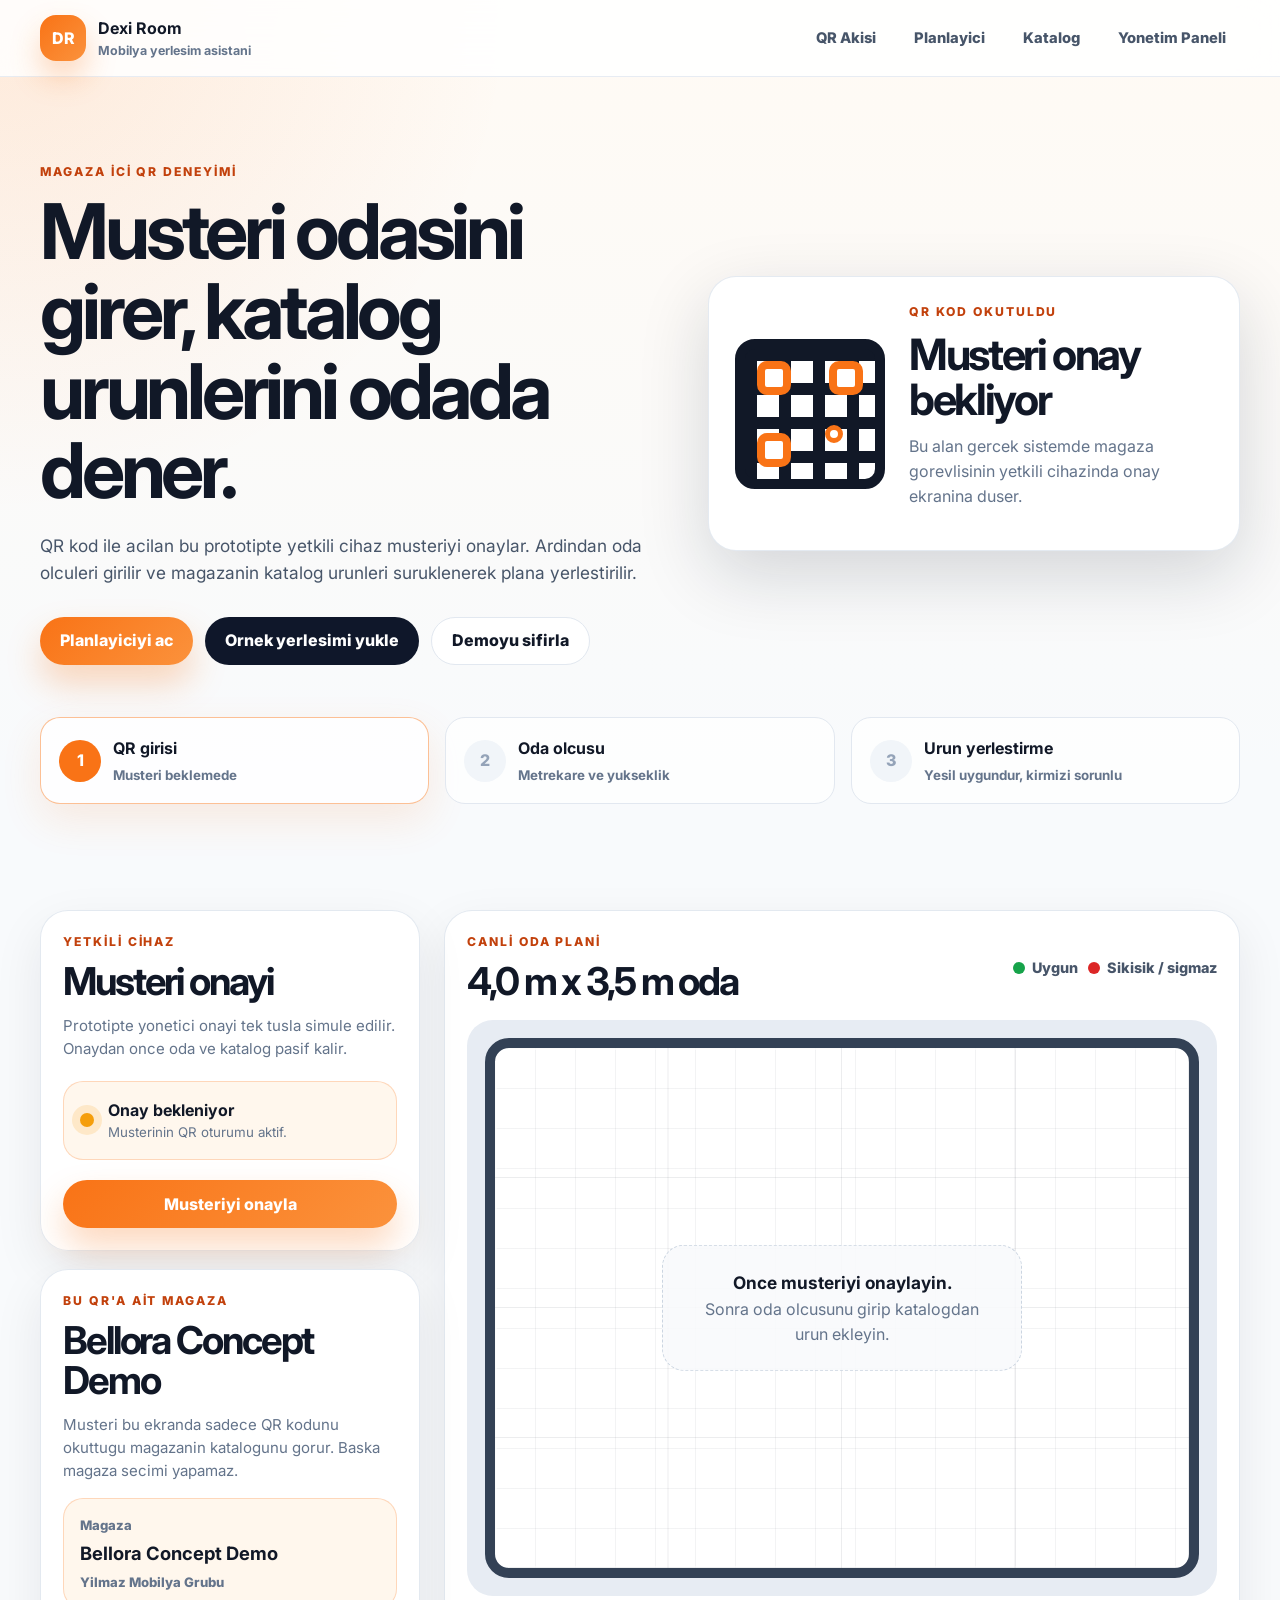
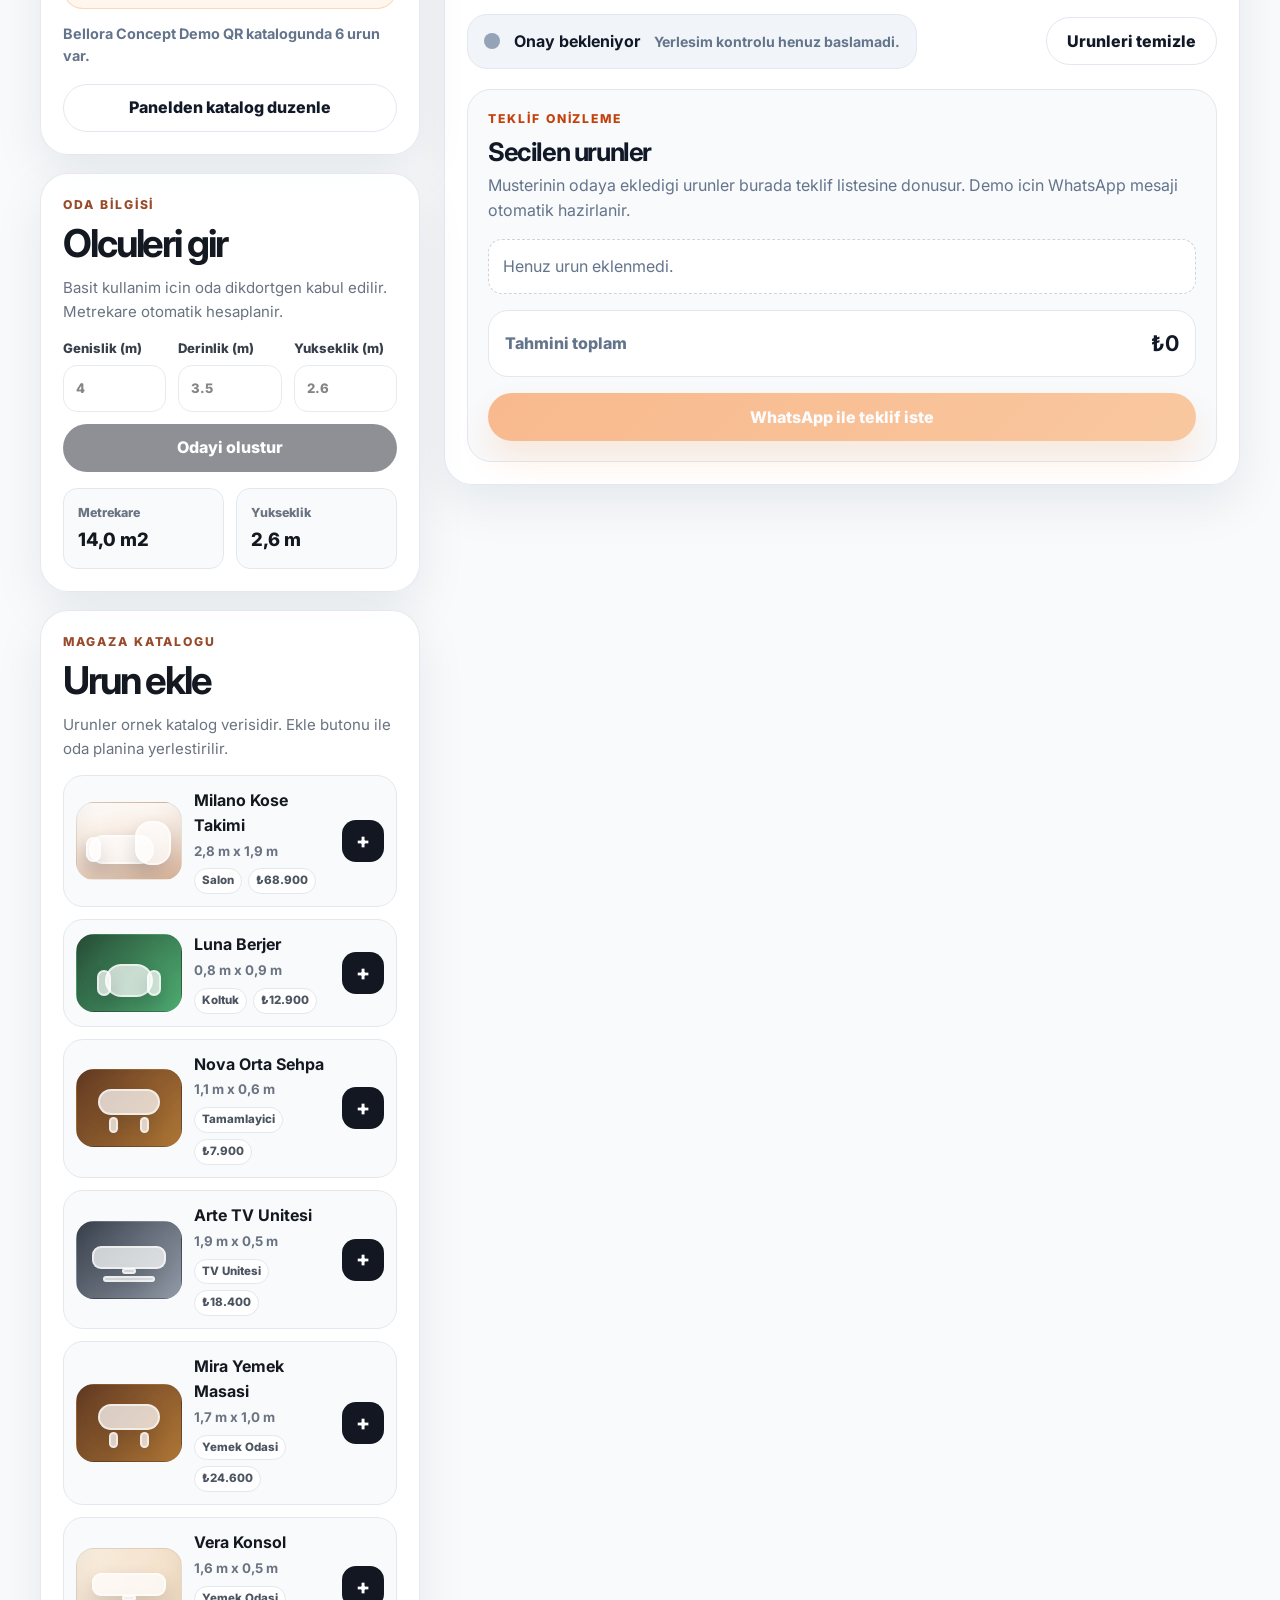
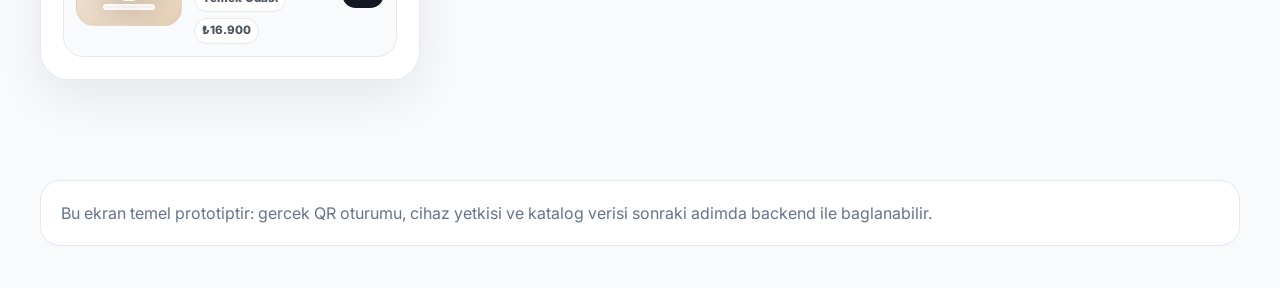
==== commit 445fb31b: "Use store-specific QR catalog links Co-authored-by: DywaX <DywaX@users.noreply.github.com>" ====
--- a/index.html
+++ b/index.html
@@ -122,17 +122,18 @@
 
             <section class="panel-card" data-store-section>
               <div class="panel-heading">
-                <p class="eyebrow">Magaza secimi</p>
-                <h2>Katalog kaynagi</h2>
-                <p>
-                  Yonetim panelinden eklenen magazalar burada gorunur. QR
-                  baglantisi gercek sistemde dogrudan ilgili magazayi acar.
-                </p>
-              </div>
-              <label class="select-label">
-                Aktif magaza
-                <select data-store-select></select>
-              </label>
+                <p class="eyebrow">Bu QR'a ait magaza</p>
+                <h2 data-current-store-name>Magaza katalogu</h2>
+                <p>
+                  Musteri bu ekranda sadece QR kodunu okuttugu magazanin
+                  katalogunu gorur. Baska magaza secimi yapamaz.
+                </p>
+              </div>
+              <div class="store-identity">
+                <span>Magaza</span>
+                <strong data-current-store-title>Demo magaza</strong>
+                <small data-current-store-group>Grup bilgisi</small>
+              </div>
               <p class="store-hint" data-store-hint></p>
               <a class="button button-secondary button-full" href="admin.html">
                 Panelden katalog duzenle
--- a/styles.css
+++ b/styles.css
@@ -38,6 +38,7 @@
     linear-gradient(180deg, #fffaf4 0, #f8fafc 48rem);
   font-family: "Inter", Arial, sans-serif;
   line-height: 1.55;
+  overflow-x: hidden;
 }
 
 button,
@@ -361,11 +362,13 @@
   grid-template-columns: minmax(320px, 380px) minmax(0, 1fr);
   gap: 24px;
   align-items: start;
+  min-width: 0;
 }
 
 .control-panel {
   display: grid;
   gap: 18px;
+  min-width: 0;
 }
 
 .panel-card,
@@ -463,6 +466,26 @@
   font-weight: 700;
 }
 
+.store-identity {
+  display: grid;
+  gap: 4px;
+  padding: 16px;
+  background: #fff7ed;
+  border: 1px solid rgba(249, 115, 22, 0.24);
+  border-radius: var(--radius-md);
+}
+
+.store-identity span,
+.store-identity small {
+  color: var(--muted);
+  font-size: 0.82rem;
+  font-weight: 800;
+}
+
+.store-identity strong {
+  font-size: 1.15rem;
+}
+
 .room-form .button {
   grid-column: 1 / -1;
 }
@@ -500,7 +523,7 @@
 
 .catalog-item {
   display: grid;
-  grid-template-columns: 64px 1fr auto;
+  grid-template-columns: 106px 1fr auto;
   gap: 12px;
   align-items: center;
   padding: 12px;
@@ -509,47 +532,174 @@
   border-radius: var(--radius-md);
 }
 
-.catalog-thumb {
-  width: 64px;
-  height: 64px;
+.product-visual {
+  position: relative;
   display: grid;
   place-items: center;
-  color: #ffffff;
-  background: linear-gradient(135deg, #92400e, #f97316);
-  border-radius: 16px;
-  font-size: 1.25rem;
-  font-weight: 800;
-}
-
-.catalog-thumb[data-swatch="green"] {
+  overflow: hidden;
+  background:
+    linear-gradient(180deg, rgba(255, 255, 255, 0.9), rgba(255, 255, 255, 0.48)),
+    linear-gradient(135deg, #fed7aa, #f97316);
+  border: 1px solid rgba(15, 23, 42, 0.08);
+  border-radius: 18px;
+  box-shadow: inset 0 -16px 28px rgba(15, 23, 42, 0.06);
+}
+
+.product-visual-catalog {
+  width: 106px;
+  height: 78px;
+}
+
+.product-visual-quote {
+  width: 54px;
+  height: 44px;
+  border-radius: 13px;
+}
+
+.product-visual[data-swatch="green"] {
   background: linear-gradient(135deg, #14532d, #22c55e);
 }
 
-.catalog-thumb[data-swatch="walnut"],
-.catalog-thumb[data-swatch="oak"] {
+.product-visual[data-swatch="walnut"],
+.product-visual[data-swatch="oak"] {
   background: linear-gradient(135deg, #78350f, #d97706);
 }
 
-.catalog-thumb[data-swatch="stone"],
-.catalog-thumb[data-swatch="gray"] {
+.product-visual[data-swatch="stone"],
+.product-visual[data-swatch="gray"] {
   background: linear-gradient(135deg, #334155, #94a3b8);
 }
 
-.catalog-thumb[data-swatch="cream"] {
+.product-visual[data-swatch="cream"] {
   color: #7c2d12;
   background: linear-gradient(135deg, #ffedd5, #fed7aa);
 }
 
-.catalog-thumb[data-swatch="blue"] {
+.product-visual[data-swatch="blue"] {
   background: linear-gradient(135deg, #1e3a8a, #60a5fa);
 }
 
-.catalog-thumb[data-swatch="rose"] {
+.product-visual[data-swatch="rose"] {
   background: linear-gradient(135deg, #9f1239, #fb7185);
 }
 
-.catalog-thumb[data-swatch="black"] {
+.product-visual[data-swatch="black"] {
   background: linear-gradient(135deg, #020617, #475569);
+}
+
+.product-visual i {
+  position: absolute;
+  display: block;
+  background: rgba(255, 255, 255, 0.72);
+  border: 2px solid rgba(255, 255, 255, 0.6);
+  border-radius: 999px;
+  box-shadow: 0 8px 18px rgba(15, 23, 42, 0.14);
+}
+
+.product-visual[data-kind="sofa"] i:nth-child(1),
+.product-visual[data-kind="corner"] i:nth-child(1) {
+  width: 70%;
+  height: 38%;
+  left: 15%;
+  bottom: 20%;
+}
+
+.product-visual[data-kind="sofa"] i:nth-child(2),
+.product-visual[data-kind="corner"] i:nth-child(2) {
+  width: 14%;
+  height: 34%;
+  left: 9%;
+  bottom: 22%;
+}
+
+.product-visual[data-kind="sofa"] i:nth-child(3),
+.product-visual[data-kind="corner"] i:nth-child(3) {
+  width: 14%;
+  height: 34%;
+  right: 9%;
+  bottom: 22%;
+}
+
+.product-visual[data-kind="corner"] i:nth-child(1) {
+  width: 62%;
+  left: 12%;
+}
+
+.product-visual[data-kind="corner"] i:nth-child(3) {
+  width: 34%;
+  height: 58%;
+  right: 10%;
+  bottom: 18%;
+  border-radius: 16px;
+}
+
+.product-visual[data-kind="armchair"] i:nth-child(1) {
+  width: 46%;
+  height: 44%;
+  left: 27%;
+  bottom: 18%;
+}
+
+.product-visual[data-kind="armchair"] i:nth-child(2) {
+  width: 14%;
+  height: 34%;
+  left: 19%;
+  bottom: 20%;
+}
+
+.product-visual[data-kind="armchair"] i:nth-child(3) {
+  width: 14%;
+  height: 34%;
+  right: 19%;
+  bottom: 20%;
+}
+
+.product-visual[data-kind="table"] i:nth-child(1) {
+  width: 60%;
+  height: 34%;
+  left: 20%;
+  top: 25%;
+  border-radius: 14px;
+}
+
+.product-visual[data-kind="table"] i:nth-child(2),
+.product-visual[data-kind="table"] i:nth-child(3) {
+  width: 8%;
+  height: 20%;
+  bottom: 18%;
+}
+
+.product-visual[data-kind="table"] i:nth-child(2) {
+  left: 31%;
+}
+
+.product-visual[data-kind="table"] i:nth-child(3) {
+  right: 31%;
+}
+
+.product-visual[data-kind="tv"] i:nth-child(1),
+.product-visual[data-kind="cabinet"] i:nth-child(1) {
+  width: 72%;
+  height: 30%;
+  left: 14%;
+  top: 32%;
+  border-radius: 9px;
+}
+
+.product-visual[data-kind="tv"] i:nth-child(2),
+.product-visual[data-kind="cabinet"] i:nth-child(2) {
+  width: 50%;
+  height: 8%;
+  left: 25%;
+  bottom: 20%;
+}
+
+.product-visual[data-kind="tv"] i:nth-child(3),
+.product-visual[data-kind="cabinet"] i:nth-child(3) {
+  width: 14%;
+  height: 8%;
+  left: 43%;
+  bottom: 31%;
 }
 
 .catalog-item strong {
@@ -592,6 +742,7 @@
 .planner-panel {
   min-height: 760px;
   padding: 22px;
+  min-width: 0;
 }
 
 .planner-toolbar,
@@ -695,25 +846,36 @@
 .furniture-item {
   position: absolute;
   z-index: 2;
-  display: grid;
-  place-items: center;
+  display: block;
   padding: 8px;
   color: #14532d;
   text-align: center;
-  background: rgba(34, 197, 94, 0.14);
+  background: rgba(255, 255, 255, 0.3);
   border: 3px solid var(--ok);
   border-radius: 16px;
   box-shadow: 0 14px 30px rgba(15, 23, 42, 0.12);
   user-select: none;
   touch-action: none;
+  transform: rotate(var(--item-rotation, 0deg));
+  transform-origin: center;
 }
 
 .furniture-item[data-swatch="amber"] {
   background: rgba(249, 115, 22, 0.16);
 }
 
+.furniture-item[data-swatch="amber"] .furniture-part {
+  background: rgba(249, 115, 22, 0.2);
+  border-color: rgba(194, 65, 12, 0.78);
+}
+
 .furniture-item[data-swatch="green"] {
   background: rgba(34, 197, 94, 0.16);
+}
+
+.furniture-item[data-swatch="green"] .furniture-part {
+  background: rgba(34, 197, 94, 0.2);
+  border-color: rgba(22, 101, 52, 0.78);
 }
 
 .furniture-item[data-swatch="walnut"],
@@ -721,8 +883,19 @@
   background: rgba(217, 119, 6, 0.16);
 }
 
+.furniture-item[data-swatch="walnut"] .furniture-part,
+.furniture-item[data-swatch="oak"] .furniture-part {
+  background: rgba(217, 119, 6, 0.2);
+  border-color: rgba(120, 53, 15, 0.78);
+}
+
 .furniture-item[data-swatch="blue"] {
   background: rgba(37, 99, 235, 0.14);
+}
+
+.furniture-item[data-swatch="blue"] .furniture-part {
+  background: rgba(37, 99, 235, 0.18);
+  border-color: rgba(30, 64, 175, 0.76);
 }
 
 .furniture-item[data-swatch="gray"],
@@ -730,12 +903,28 @@
   background: rgba(100, 116, 139, 0.14);
 }
 
+.furniture-item[data-swatch="gray"] .furniture-part,
+.furniture-item[data-swatch="stone"] .furniture-part {
+  background: rgba(100, 116, 139, 0.18);
+  border-color: rgba(51, 65, 85, 0.76);
+}
+
 .furniture-item[data-swatch="cream"] {
   background: rgba(254, 215, 170, 0.35);
 }
 
+.furniture-item[data-swatch="cream"] .furniture-part {
+  background: rgba(254, 215, 170, 0.5);
+  border-color: rgba(194, 65, 12, 0.42);
+}
+
 .furniture-item[data-swatch="rose"] {
   background: rgba(244, 63, 94, 0.14);
+}
+
+.furniture-item[data-swatch="rose"] .furniture-part {
+  background: rgba(244, 63, 94, 0.18);
+  border-color: rgba(159, 18, 57, 0.7);
 }
 
 .furniture-item.is-dragging {
@@ -745,11 +934,57 @@
 
 .furniture-item.is-conflict {
   color: #7f1d1d;
-  background: var(--danger-soft);
   border-color: var(--danger);
 }
 
-.furniture-item strong {
+.furniture-shape {
+  position: absolute;
+  inset: 8px;
+  pointer-events: none;
+}
+
+.furniture-part {
+  position: absolute;
+  display: grid;
+  place-items: center;
+  min-width: 30px;
+  min-height: 26px;
+  background: rgba(34, 197, 94, 0.18);
+  border: 2px solid rgba(22, 163, 74, 0.85);
+  border-radius: 12px;
+}
+
+.furniture-part-full {
+  inset: 0;
+  width: auto !important;
+  height: auto !important;
+}
+
+.furniture-part em {
+  color: rgba(20, 83, 45, 0.78);
+  font-size: 0.62rem;
+  font-style: normal;
+  font-weight: 800;
+  text-transform: uppercase;
+}
+
+.furniture-item.is-conflict .furniture-part {
+  background: rgba(220, 38, 38, 0.18);
+  border-color: var(--danger);
+}
+
+.item-label {
+  position: absolute;
+  inset: 50% 8px auto;
+  z-index: 2;
+  padding: 5px 7px;
+  background: rgba(255, 255, 255, 0.82);
+  border: 1px solid rgba(255, 255, 255, 0.78);
+  border-radius: 10px;
+  transform: translateY(-50%);
+}
+
+.item-label strong {
   display: block;
   max-width: 100%;
   overflow: hidden;
@@ -758,10 +993,37 @@
   text-overflow: ellipsis;
 }
 
-.furniture-item small {
+.item-label small {
   display: block;
   font-size: 0.7rem;
   font-weight: 800;
+}
+
+.item-actions {
+  position: absolute;
+  right: 6px;
+  bottom: 6px;
+  z-index: 5;
+  display: flex;
+  gap: 4px;
+  pointer-events: auto;
+}
+
+.item-actions button,
+.quote-item button {
+  width: 28px;
+  height: 28px;
+  border: 0;
+  color: #ffffff;
+  background: rgba(15, 23, 42, 0.88);
+  border-radius: 9px;
+  font-size: 0.72rem;
+  font-weight: 900;
+}
+
+.item-actions button:last-child,
+.quote-item button {
+  background: var(--danger);
 }
 
 .conflict-zone {
@@ -868,24 +1130,13 @@
 
 .quote-item {
   display: grid;
-  grid-template-columns: 42px 1fr auto;
+  grid-template-columns: 54px 1fr auto auto;
   gap: 12px;
   align-items: center;
   padding: 12px;
   background: #ffffff;
   border: 1px solid var(--line);
   border-radius: var(--radius-sm);
-}
-
-.quote-item-icon {
-  width: 42px;
-  height: 42px;
-  display: grid;
-  place-items: center;
-  color: #ffffff;
-  background: var(--bg);
-  border-radius: 12px;
-  font-weight: 800;
 }
 
 .quote-item strong,
@@ -959,9 +1210,20 @@
   }
 }
 
+@media (min-width: 981px) {
+  .control-panel {
+    position: sticky;
+    top: 96px;
+  }
+
+  .planner-panel {
+    display: grid;
+  }
+}
+
 @media (max-width: 760px) {
   .container {
-    width: min(100% - 28px, var(--container));
+    width: min(100% - 24px, var(--container));
   }
 
   .header-grid,
@@ -971,14 +1233,60 @@
     flex-direction: column;
   }
 
+  .header-grid {
+    gap: 12px;
+    padding-block: 10px;
+  }
+
+  .brand-mark {
+    width: 38px;
+    height: 38px;
+    border-radius: 13px;
+    font-size: 0.8rem;
+  }
+
+  .brand strong {
+    font-size: 0.95rem;
+  }
+
+  .brand small {
+    font-size: 0.68rem;
+  }
+
   .header-actions {
     width: 100%;
     overflow-x: auto;
     padding-bottom: 4px;
   }
 
+  .header-actions a {
+    flex: 0 0 auto;
+    padding: 8px 10px;
+    font-size: 0.78rem;
+  }
+
   .hero {
-    padding-top: 52px;
+    padding: 34px 0 28px;
+  }
+
+  .hero-grid {
+    gap: 24px;
+  }
+
+  h1 {
+    font-size: clamp(2rem, 11vw, 3rem);
+  }
+
+  h2 {
+    font-size: clamp(1.35rem, 7vw, 2rem);
+  }
+
+  .hero-copy p:not(.eyebrow) {
+    font-size: 0.98rem;
+  }
+
+  .hero-actions .button {
+    width: 100%;
   }
 
   .qr-card,
@@ -996,16 +1304,117 @@
   }
 
   .catalog-item {
-    grid-template-columns: 48px 1fr auto;
+    min-width: min(82vw, 330px);
+    grid-template-columns: 1fr;
+    align-items: stretch;
+  }
+
+  .catalog-list {
+    display: flex;
+    overflow-x: auto;
+    padding-bottom: 6px;
+    scroll-snap-type: x mandatory;
+  }
+
+  .product-visual-catalog {
+    width: 100%;
+    height: 118px;
+  }
+
+  .catalog-item button {
+    width: 100%;
+  }
+
+  .catalog-item {
+    scroll-snap-align: start;
   }
 
   .planner-shell {
-    padding: 12px;
+    padding: 8px;
+    margin-inline: 0;
+    overflow-x: hidden;
+    border-radius: 18px;
   }
 
   .room-stage {
-    min-width: 500px;
-    height: 500px;
+    width: 100%;
+    min-width: 0;
+    height: clamp(300px, 82vw, 380px);
+    border-width: 6px;
+    border-radius: 18px;
+    background-size: 28px 28px;
+  }
+
+  .planner-panel {
+    padding: 14px;
+    border-radius: 22px;
+  }
+
+  .item-actions button {
+    width: 30px;
+    height: 30px;
+  }
+
+  .item-label {
+    inset-inline: 6px;
+    padding: 4px 5px;
+  }
+
+  .item-label strong {
+    font-size: 0.68rem;
+  }
+
+  .item-label small {
+    font-size: 0.6rem;
+  }
+
+  .quote-panel {
+    position: relative;
+    bottom: auto;
+    z-index: 10;
+    margin-inline: 0;
+    padding: 14px;
+  }
+
+  .quote-item {
+    grid-template-columns: 62px 1fr auto;
+  }
+
+  .quote-item > strong {
+    grid-column: 2 / 3;
+  }
+
+  .quote-item button {
+    grid-column: 3 / 4;
+    grid-row: 1 / span 2;
+  }
+
+  .product-visual-quote {
+    width: 62px;
+    height: 52px;
+  }
+
+  .quote-total {
+    align-items: flex-start;
+    flex-direction: column;
+  }
+}
+
+@media (max-width: 420px) {
+  .container {
+    width: min(100% - 18px, var(--container));
+  }
+
+  .room-stage {
+    height: clamp(280px, 84vw, 340px);
+  }
+
+  .planner-toolbar h2 {
+    font-size: 1.25rem;
+  }
+
+  .legend {
+    font-size: 0.78rem;
   }
 }
 
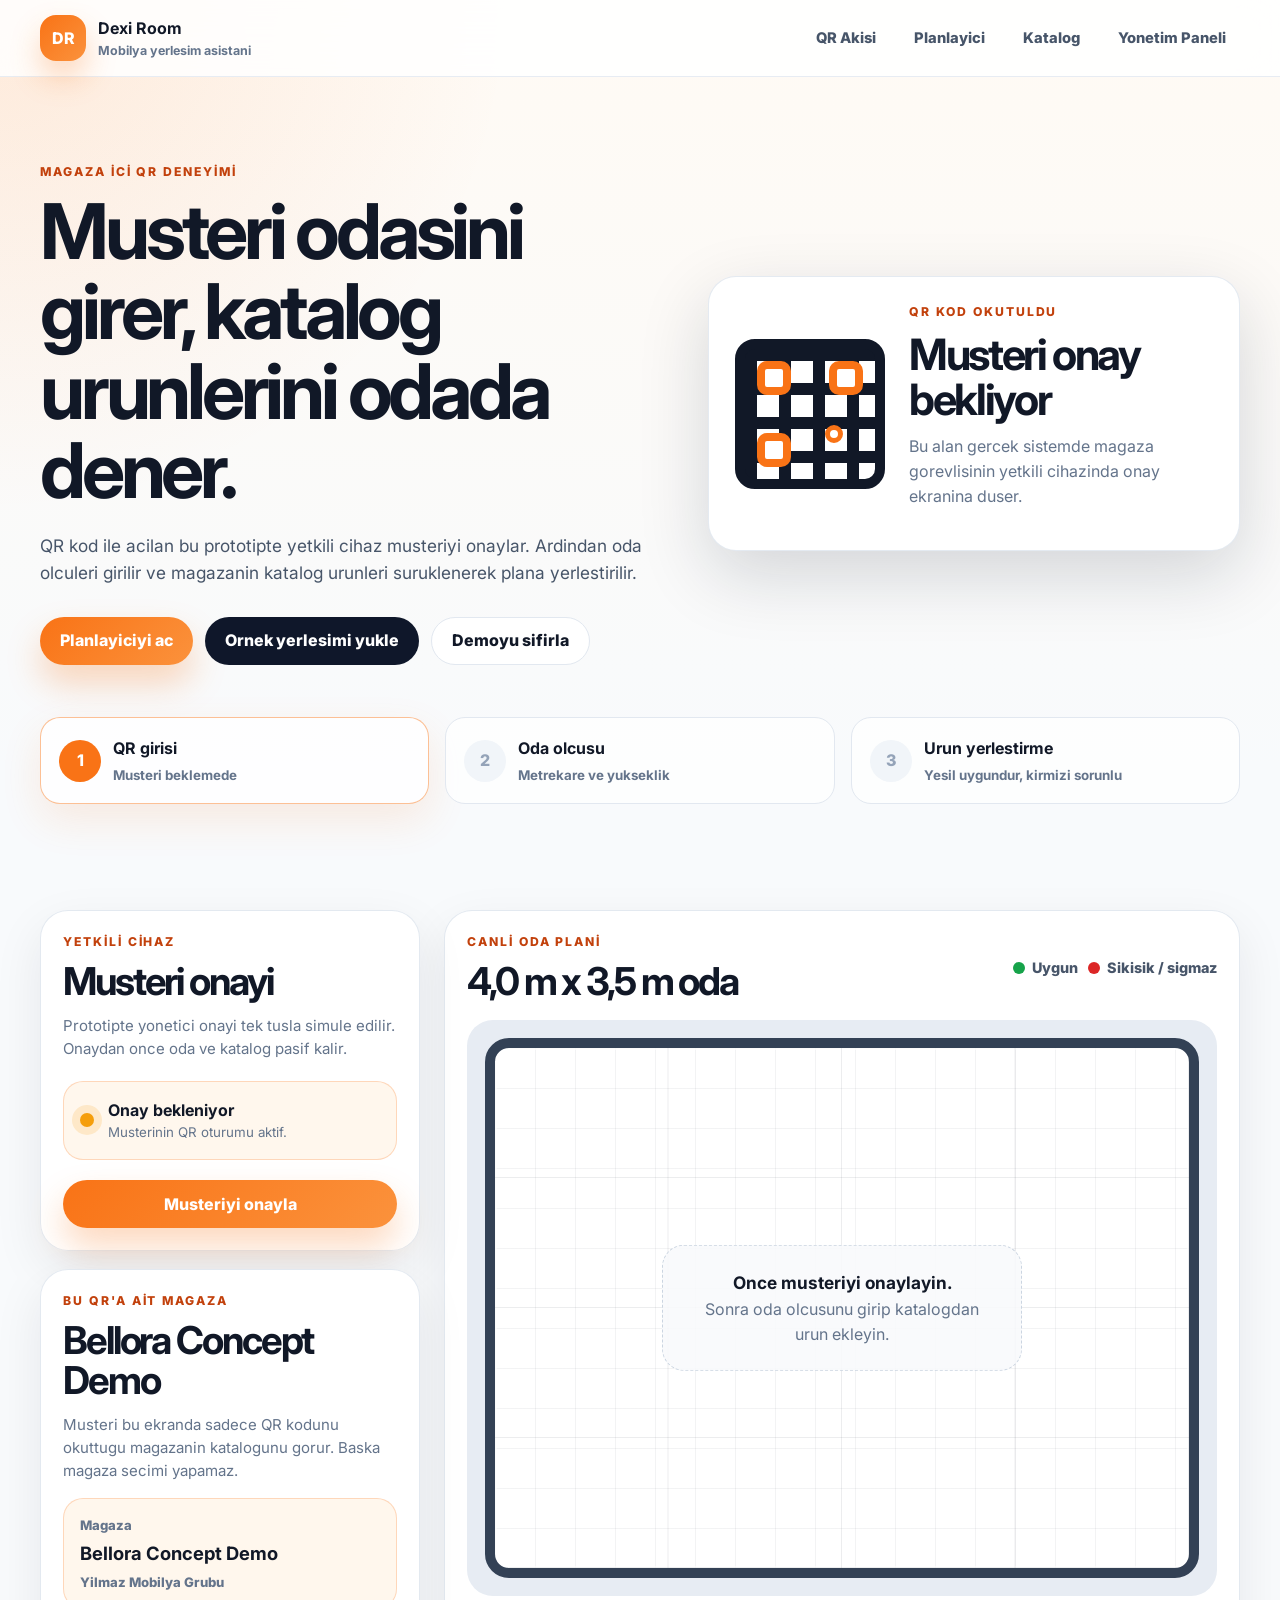
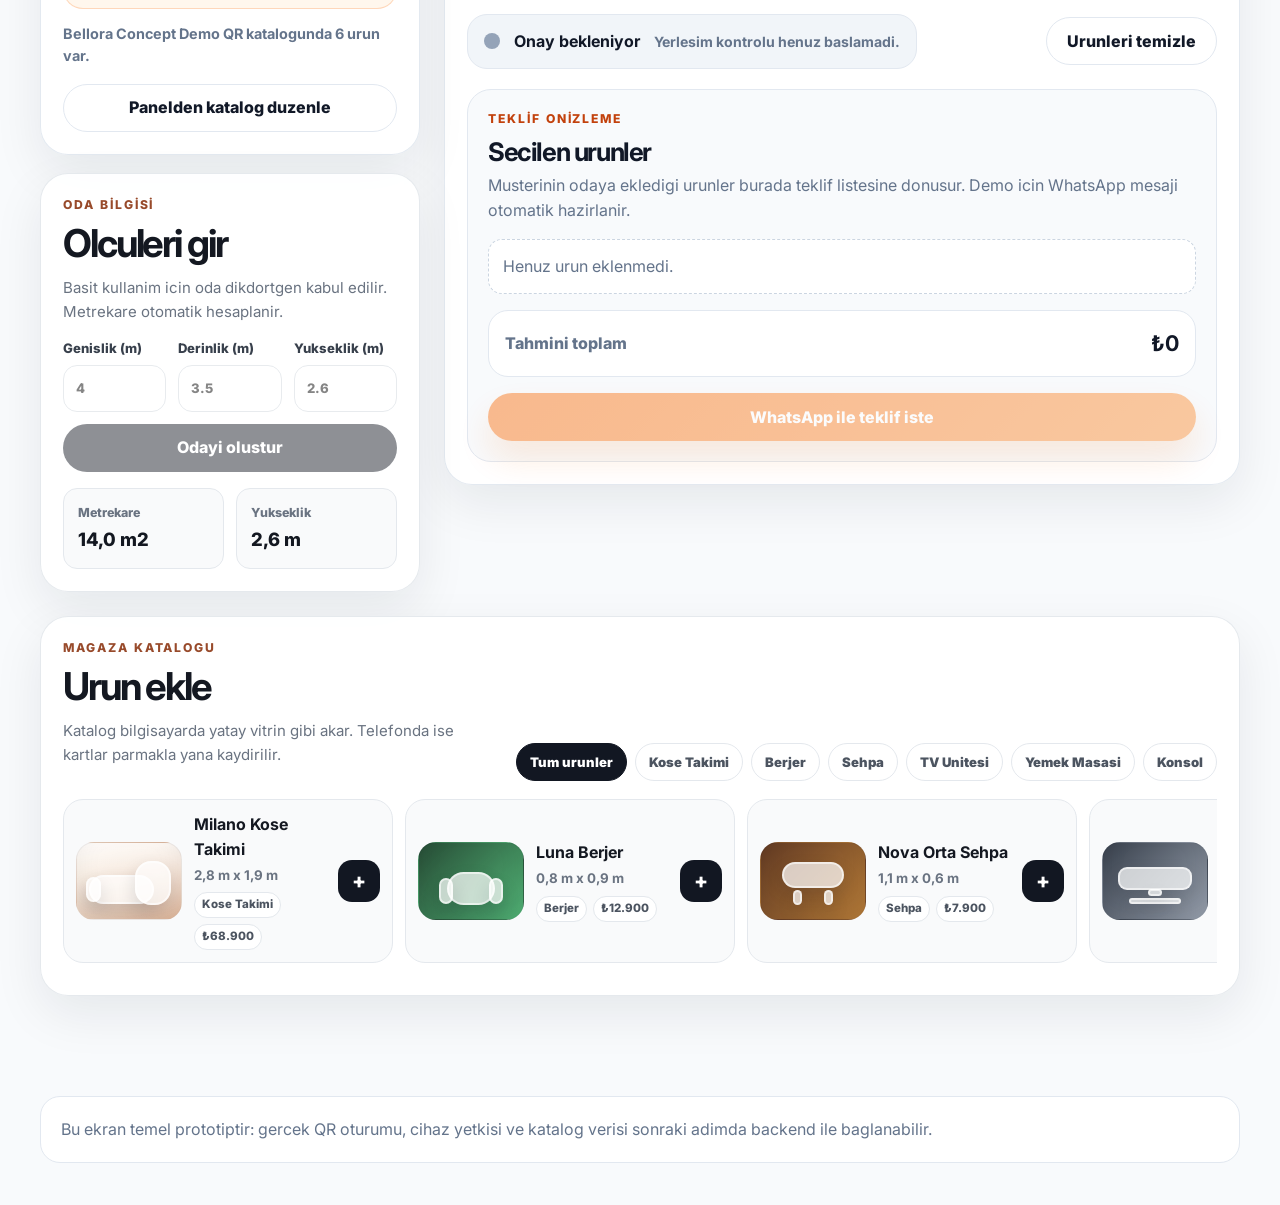
==== commit 97df75f3: "Refine mobile flow and catalog shelf Co-authored-by: DywaX <DywaX@users.noreply.github.com>" ====
--- a/index.html
+++ b/index.html
@@ -2,7 +2,7 @@
 <html lang="tr">
   <head>
     <meta charset="utf-8">
-    <meta name="viewport" content="width=device-width, initial-scale=1">
+    <meta name="viewport" content="width=device-width, initial-scale=1, viewport-fit=cover">
     <meta
       name="description"
       content="Mobilya magazalari icin QR onayli oda olcusu ve urun yerlestirme prototipi."
@@ -178,17 +178,6 @@
               </dl>
             </section>
 
-            <section class="panel-card is-disabled" id="catalog" data-catalog-section>
-              <div class="panel-heading">
-                <p class="eyebrow">Magaza katalogu</p>
-                <h2>Urun ekle</h2>
-                <p>
-                  Urunler ornek katalog verisidir. Ekle butonu ile oda planina
-                  yerlestirilir.
-                </p>
-              </div>
-              <div class="catalog-list" data-catalog-list></div>
-            </section>
           </aside>
 
           <section class="planner-panel" aria-label="Oda yerlestirme alani">
@@ -244,6 +233,21 @@
                 WhatsApp ile teklif iste
               </a>
             </aside>
+          </section>
+
+          <section class="panel-card catalog-panel is-disabled" id="catalog" data-catalog-section>
+            <div class="catalog-panel-header">
+              <div class="panel-heading">
+                <p class="eyebrow">Magaza katalogu</p>
+                <h2>Urun ekle</h2>
+                <p>
+                  Katalog bilgisayarda yatay vitrin gibi akar. Telefonda ise
+                  kartlar parmakla yana kaydirilir.
+                </p>
+              </div>
+              <div class="category-filters" data-category-filters aria-label="Kategori filtreleri"></div>
+            </div>
+            <div class="catalog-list" data-catalog-list></div>
           </section>
         </div>
       </section>
--- a/styles.css
+++ b/styles.css
@@ -23,6 +23,7 @@
 
 * {
   box-sizing: border-box;
+  min-width: 0;
 }
 
 html {
@@ -60,6 +61,7 @@
 h3,
 p {
   margin-top: 0;
+  overflow-wrap: anywhere;
 }
 
 h1,
@@ -517,8 +519,12 @@
 }
 
 .catalog-list {
-  display: grid;
+  display: flex;
   gap: 12px;
+  overflow-x: auto;
+  padding: 4px 2px 10px;
+  scroll-snap-type: x mandatory;
+  -webkit-overflow-scrolling: touch;
 }
 
 .catalog-item {
@@ -526,10 +532,49 @@
   grid-template-columns: 106px 1fr auto;
   gap: 12px;
   align-items: center;
+  min-width: 330px;
   padding: 12px;
   background: var(--surface-soft);
   border: 1px solid var(--line);
   border-radius: var(--radius-md);
+  scroll-snap-align: start;
+}
+
+.catalog-panel {
+  grid-column: 1 / -1;
+  order: 3;
+}
+
+.catalog-panel-header {
+  display: grid;
+  grid-template-columns: minmax(0, 1fr) auto;
+  gap: 18px;
+  align-items: end;
+  margin-bottom: 14px;
+}
+
+.category-filters {
+  display: flex;
+  flex-wrap: wrap;
+  justify-content: flex-end;
+  gap: 8px;
+}
+
+.category-filters button {
+  min-height: 38px;
+  padding: 0 13px;
+  color: #475569;
+  background: #ffffff;
+  border: 1px solid var(--line);
+  border-radius: 999px;
+  font-size: 0.82rem;
+  font-weight: 900;
+}
+
+.category-filters button.is-active {
+  color: #ffffff;
+  background: var(--bg);
+  border-color: var(--bg);
 }
 
 .product-visual {
@@ -1208,6 +1253,14 @@
   .planner-panel {
     min-height: auto;
   }
+
+  .catalog-panel {
+    order: 2;
+  }
+
+  .planner-panel {
+    order: 3;
+  }
 }
 
 @media (min-width: 981px) {
@@ -1309,11 +1362,25 @@
     align-items: stretch;
   }
 
+  .catalog-panel-header {
+    grid-template-columns: 1fr;
+    align-items: stretch;
+  }
+
+  .category-filters {
+    flex-wrap: nowrap;
+    justify-content: flex-start;
+    overflow-x: auto;
+    padding-bottom: 4px;
+    -webkit-overflow-scrolling: touch;
+  }
+
+  .category-filters button {
+    flex: 0 0 auto;
+  }
+
   .catalog-list {
-    display: flex;
-    overflow-x: auto;
-    padding-bottom: 6px;
-    scroll-snap-type: x mandatory;
+    margin-inline: -2px;
   }
 
   .product-visual-catalog {
@@ -1418,6 +1485,235 @@
   }
 }
 
+/* Some in-app mobile browsers report a wide layout viewport. Pointer detection
+   keeps the customer flow phone-friendly even when width queries miss. */
+@media (max-width: 980px), (pointer: coarse) {
+  html,
+  body {
+    width: 100%;
+    max-width: 100%;
+    overflow-x: hidden;
+  }
+
+  .container {
+    width: min(100% - 24px, var(--container));
+  }
+
+  .section {
+    padding: 34px 0;
+  }
+
+  .app-header {
+    position: static;
+  }
+
+  .header-grid,
+  .hero-grid,
+  .app-grid,
+  .qr-card,
+  .status-grid,
+  .control-panel,
+  .room-form,
+  .room-summary,
+  .catalog-panel-header {
+    grid-template-columns: 1fr;
+  }
+
+  .header-grid {
+    align-items: flex-start;
+    gap: 12px;
+    padding-block: 10px;
+  }
+
+  .header-actions {
+    width: 100%;
+    display: flex;
+    overflow-x: auto;
+    gap: 8px;
+    padding-bottom: 4px;
+    -webkit-overflow-scrolling: touch;
+  }
+
+  .header-actions a {
+    flex: 0 0 auto;
+    padding: 8px 10px;
+    font-size: 0.78rem;
+  }
+
+  .hero {
+    padding: 28px 0 20px;
+  }
+
+  .hero-grid {
+    gap: 18px;
+  }
+
+  h1 {
+    font-size: clamp(2rem, 10vw, 3.1rem);
+  }
+
+  h2 {
+    font-size: clamp(1.35rem, 6.5vw, 2rem);
+  }
+
+  .hero-copy p:not(.eyebrow),
+  .panel-heading p:not(.eyebrow),
+  .quote-panel p:not(.eyebrow) {
+    font-size: 0.95rem;
+  }
+
+  .hero-actions .button {
+    width: 100%;
+  }
+
+  .qr-card {
+    display: none;
+  }
+
+  .status-section {
+    padding-bottom: 18px;
+  }
+
+  .status-grid {
+    gap: 8px;
+  }
+
+  .status-card {
+    padding: 12px;
+  }
+
+  .status-card span {
+    width: 34px;
+    height: 34px;
+  }
+
+  .panel-card,
+  .planner-panel {
+    border-radius: 22px;
+  }
+
+  .panel-heading p:not(.eyebrow),
+  .quote-panel p:not(.eyebrow),
+  .store-hint {
+    display: none;
+  }
+
+  .panel-card {
+    padding: 16px;
+  }
+
+  .catalog-list {
+    display: flex;
+    overflow-x: auto;
+    gap: 12px;
+    padding-bottom: 8px;
+    scroll-snap-type: x mandatory;
+    -webkit-overflow-scrolling: touch;
+  }
+
+  .catalog-item {
+    min-width: min(84vw, 330px);
+    grid-template-columns: 1fr;
+    align-items: stretch;
+    scroll-snap-align: start;
+  }
+
+  .category-filters {
+    flex-wrap: nowrap;
+    justify-content: flex-start;
+    overflow-x: auto;
+    padding-bottom: 4px;
+    -webkit-overflow-scrolling: touch;
+  }
+
+  .category-filters button {
+    flex: 0 0 auto;
+  }
+
+  .product-visual-catalog {
+    width: 100%;
+    height: 118px;
+  }
+
+  .catalog-item button {
+    width: 100%;
+  }
+
+  .planner-panel {
+    padding: 14px;
+  }
+
+  .planner-toolbar,
+  .planner-footer {
+    align-items: stretch;
+    flex-direction: column;
+  }
+
+  .planner-shell {
+    width: 100%;
+    max-width: 100%;
+    padding: 8px;
+    overflow: hidden;
+    border-radius: 18px;
+  }
+
+  .room-stage {
+    width: 100%;
+    min-width: 0;
+    height: clamp(292px, 82vw, 390px);
+    border-width: 6px;
+    border-radius: 18px;
+    background-size: 28px 28px;
+  }
+
+  .item-actions button {
+    width: 30px;
+    height: 30px;
+  }
+
+  .item-label {
+    inset-inline: 6px;
+    padding: 4px 5px;
+  }
+
+  .item-label strong {
+    font-size: 0.68rem;
+  }
+
+  .item-label small {
+    font-size: 0.6rem;
+  }
+
+  .quote-panel {
+    position: relative;
+    margin-inline: 0;
+    padding: 14px;
+  }
+
+  .quote-item {
+    grid-template-columns: 62px 1fr auto;
+  }
+
+  .quote-item > strong {
+    grid-column: 2 / 3;
+  }
+
+  .quote-item button {
+    grid-column: 3 / 4;
+    grid-row: 1 / span 2;
+  }
+
+  .product-visual-quote {
+    width: 62px;
+    height: 52px;
+  }
+
+  .quote-total {
+    align-items: flex-start;
+    flex-direction: column;
+  }
+}
+
 @media (prefers-reduced-motion: reduce) {
   *,
   *::before,
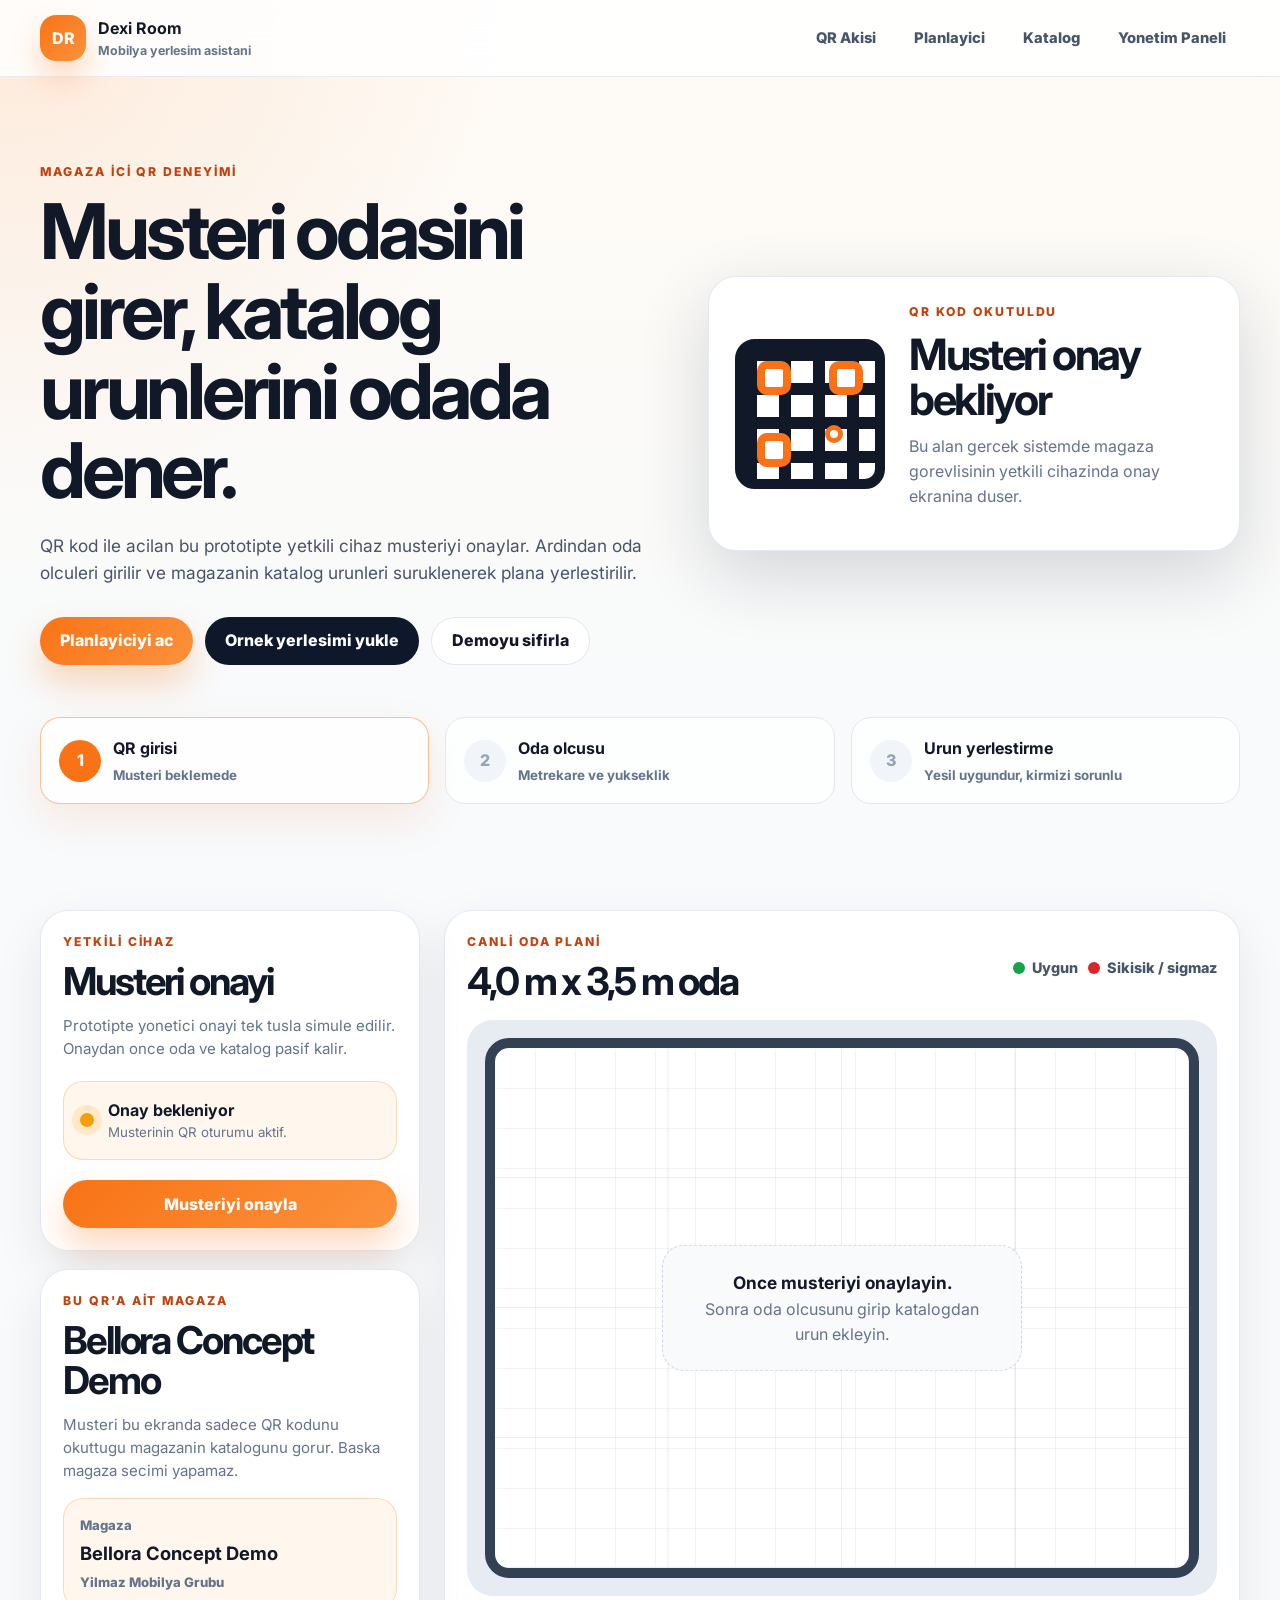
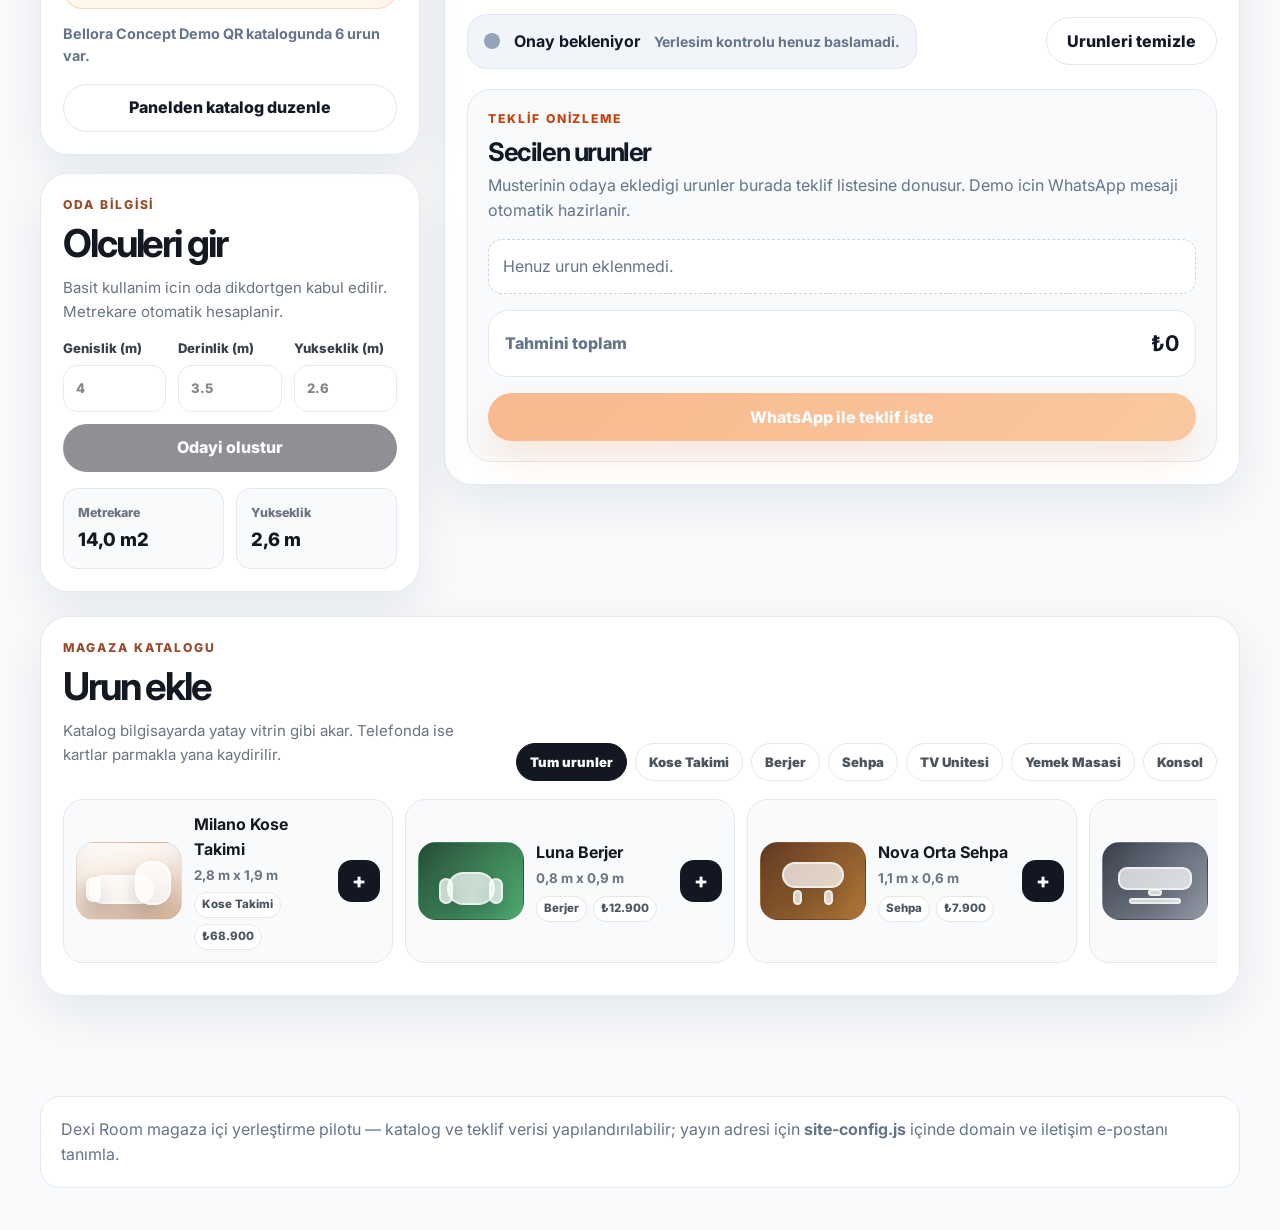
==== commit 53f5ba03: "Add site-config for domain and email plus GitHub Pages deploy - Introduce site-config.js for publicB" ====
--- a/index.html
+++ b/index.html
@@ -7,6 +7,10 @@
       name="description"
       content="Mobilya magazalari icin QR onayli oda olcusu ve urun yerlestirme prototipi."
     >
+    <link rel="canonical" href="">
+    <meta property="og:type" content="website">
+    <meta property="og:title" content="Dexi Room | QR Mobilya Yerlestirme">
+    <meta property="og:url" content="">
     <title>Dexi Room | QR Mobilya Yerlestirme</title>
     <link rel="preconnect" href="https://fonts.googleapis.com">
     <link rel="preconnect" href="https://fonts.gstatic.com" crossorigin>
@@ -256,12 +260,19 @@
     <footer class="app-footer">
       <div class="container footer-grid">
         <p>
-          Bu ekran temel prototiptir: gercek QR oturumu, cihaz yetkisi ve katalog
-          verisi sonraki adimda backend ile baglanabilir.
+          Dexi Room magaza içi yerleştirme pilotu — katalog ve teklif verisi yapılandırılabilir;
+          yayın adresi için <strong>site-config.js</strong> içinde domain ve iletişim e-postanı
+          tanımla.
+        </p>
+        <p class="site-contact-line" data-site-contact-row hidden>
+          İletişim:
+          <a data-site-contact-email href="#"></a>
         </p>
       </div>
     </footer>
 
+    <script src="site-config.js"></script>
+    <script src="supabase-config.js"></script>
     <script src="data-store.js"></script>
     <script src="script.js"></script>
   </body>
--- a/styles.css
+++ b/styles.css
@@ -905,6 +905,12 @@
   transform-origin: center;
 }
 
+.furniture-item[data-shape="modular"] {
+  background: transparent !important;
+  border-color: transparent;
+  box-shadow: none;
+}
+
 .furniture-item[data-swatch="amber"] {
   background: rgba(249, 115, 22, 0.16);
 }
@@ -972,14 +978,35 @@
   border-color: rgba(159, 18, 57, 0.7);
 }
 
+.furniture-item {
+  background: transparent !important;
+  border-color: transparent !important;
+  box-shadow: none !important;
+}
+
+.furniture-item[data-shape="modular"] {
+  background: transparent !important;
+  border-color: transparent !important;
+  box-shadow: none !important;
+}
+
 .furniture-item.is-dragging {
   z-index: 4;
-  box-shadow: 0 22px 44px rgba(15, 23, 42, 0.2);
+  filter: drop-shadow(0 18px 24px rgba(15, 23, 42, 0.18));
+}
+
+.furniture-item[data-shape="modular"].is-dragging {
+  filter: drop-shadow(0 18px 24px rgba(15, 23, 42, 0.18));
+  box-shadow: none;
 }
 
 .furniture-item.is-conflict {
   color: #7f1d1d;
   border-color: var(--danger);
+}
+
+.furniture-item[data-shape="modular"].is-conflict {
+  border-color: transparent;
 }
 
 .furniture-shape {
@@ -997,6 +1024,7 @@
   background: rgba(34, 197, 94, 0.18);
   border: 2px solid rgba(22, 163, 74, 0.85);
   border-radius: 12px;
+  box-shadow: 0 10px 22px rgba(15, 23, 42, 0.12);
 }
 
 .furniture-part-full {
@@ -1051,7 +1079,20 @@
   z-index: 5;
   display: flex;
   gap: 4px;
+  opacity: 0;
+  pointer-events: none;
+  transform: translateY(4px);
+  transition: opacity 140ms ease, transform 140ms ease;
+}
+
+.furniture-item.is-selected .item-actions {
+  opacity: 1;
   pointer-events: auto;
+  transform: translateY(0);
+}
+
+.furniture-item.is-selected .furniture-part {
+  box-shadow: 0 14px 28px rgba(15, 23, 42, 0.2);
 }
 
 .item-actions button,
@@ -1235,6 +1276,16 @@
   margin: 0;
 }
 
+.site-contact-line {
+  margin-top: 14px !important;
+  font-size: 0.94rem;
+}
+
+.site-contact-line a {
+  color: var(--accent, #2754ea);
+  font-weight: 600;
+}
+
 @media (max-width: 980px) {
   .hero-grid,
   .app-grid {
